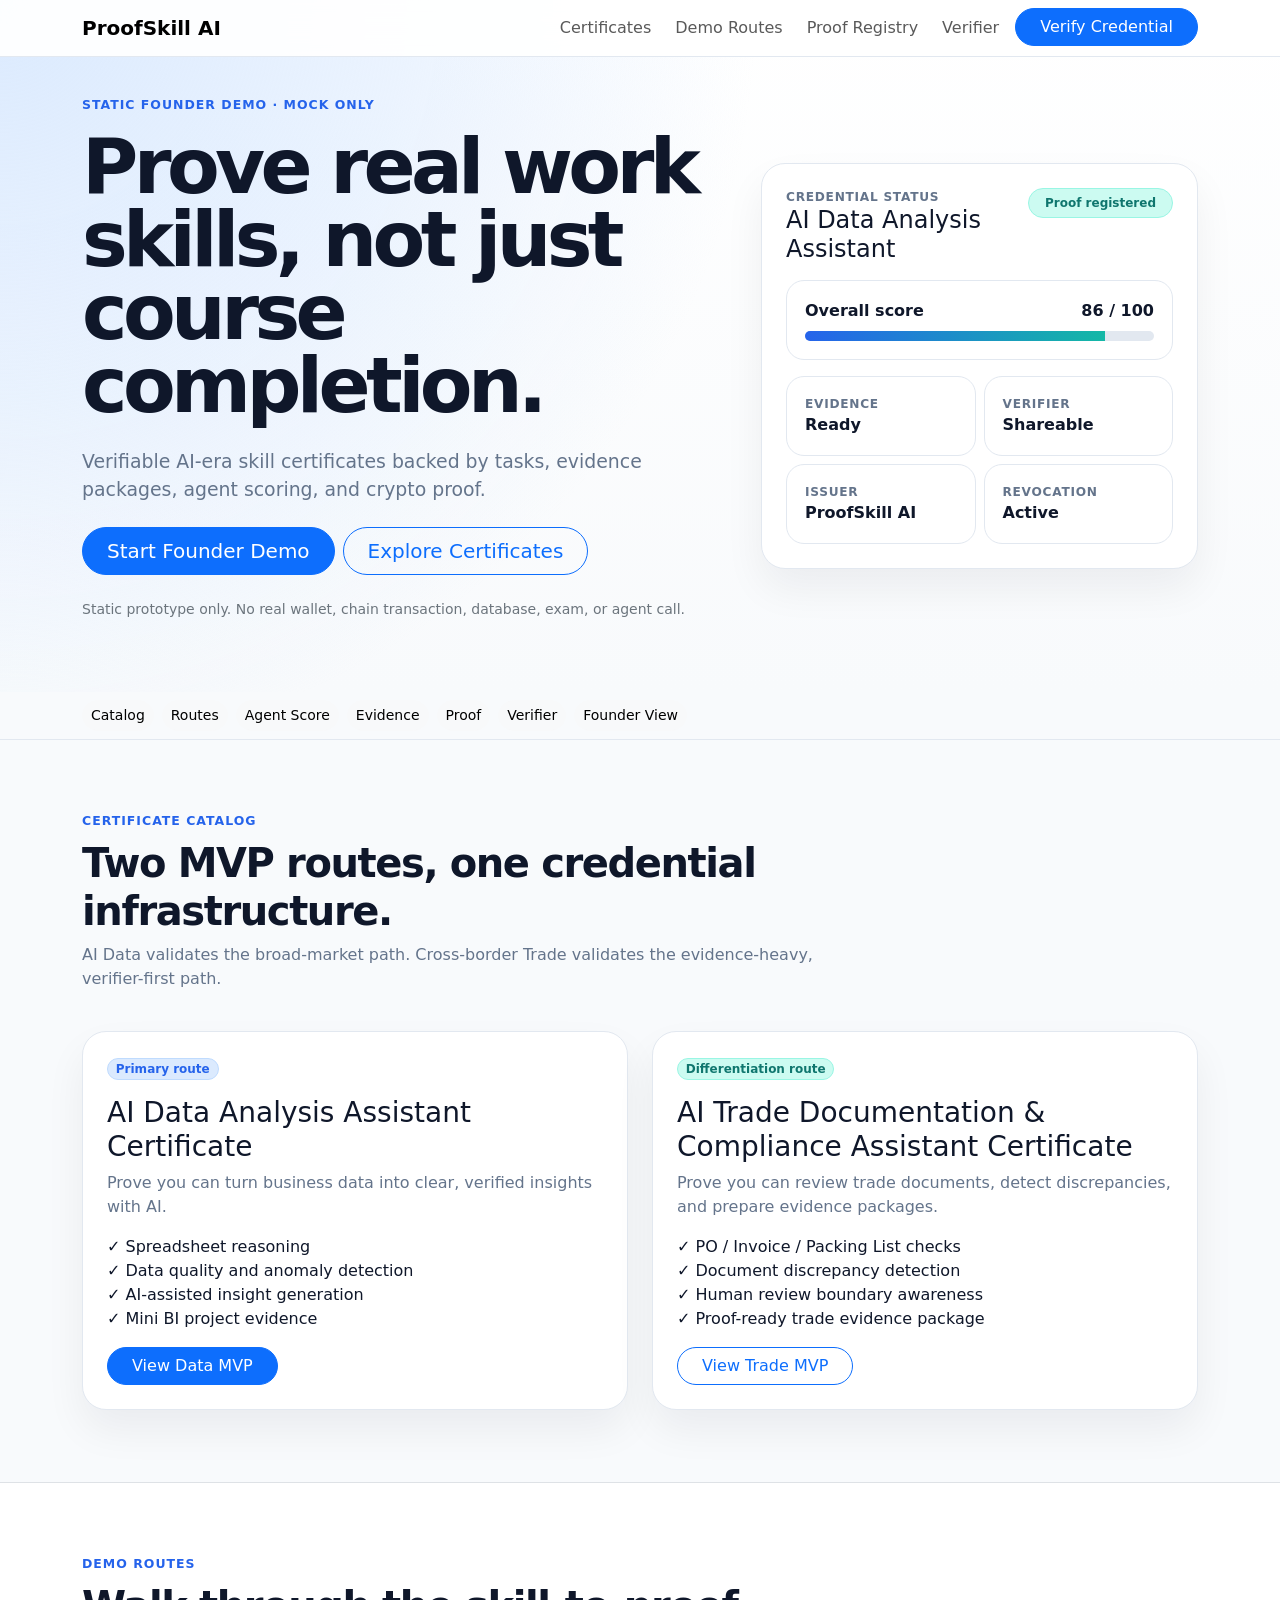
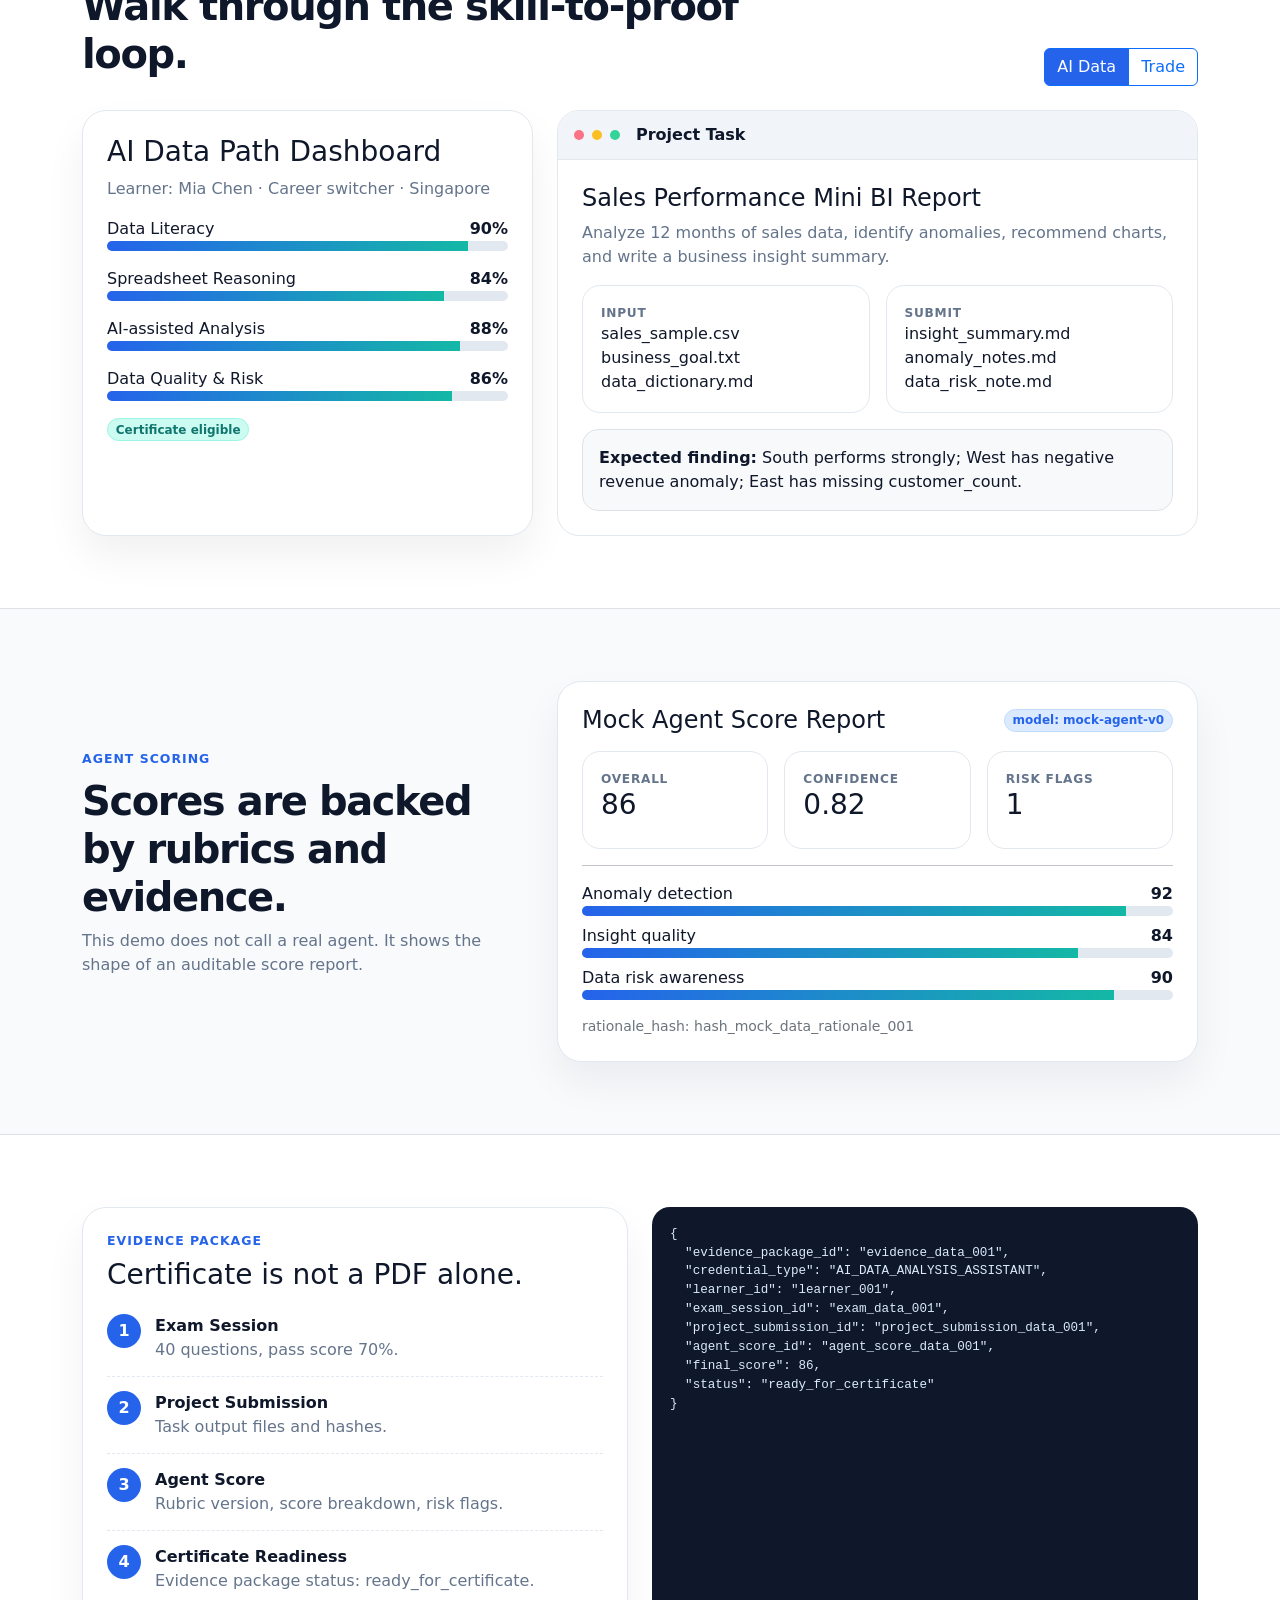
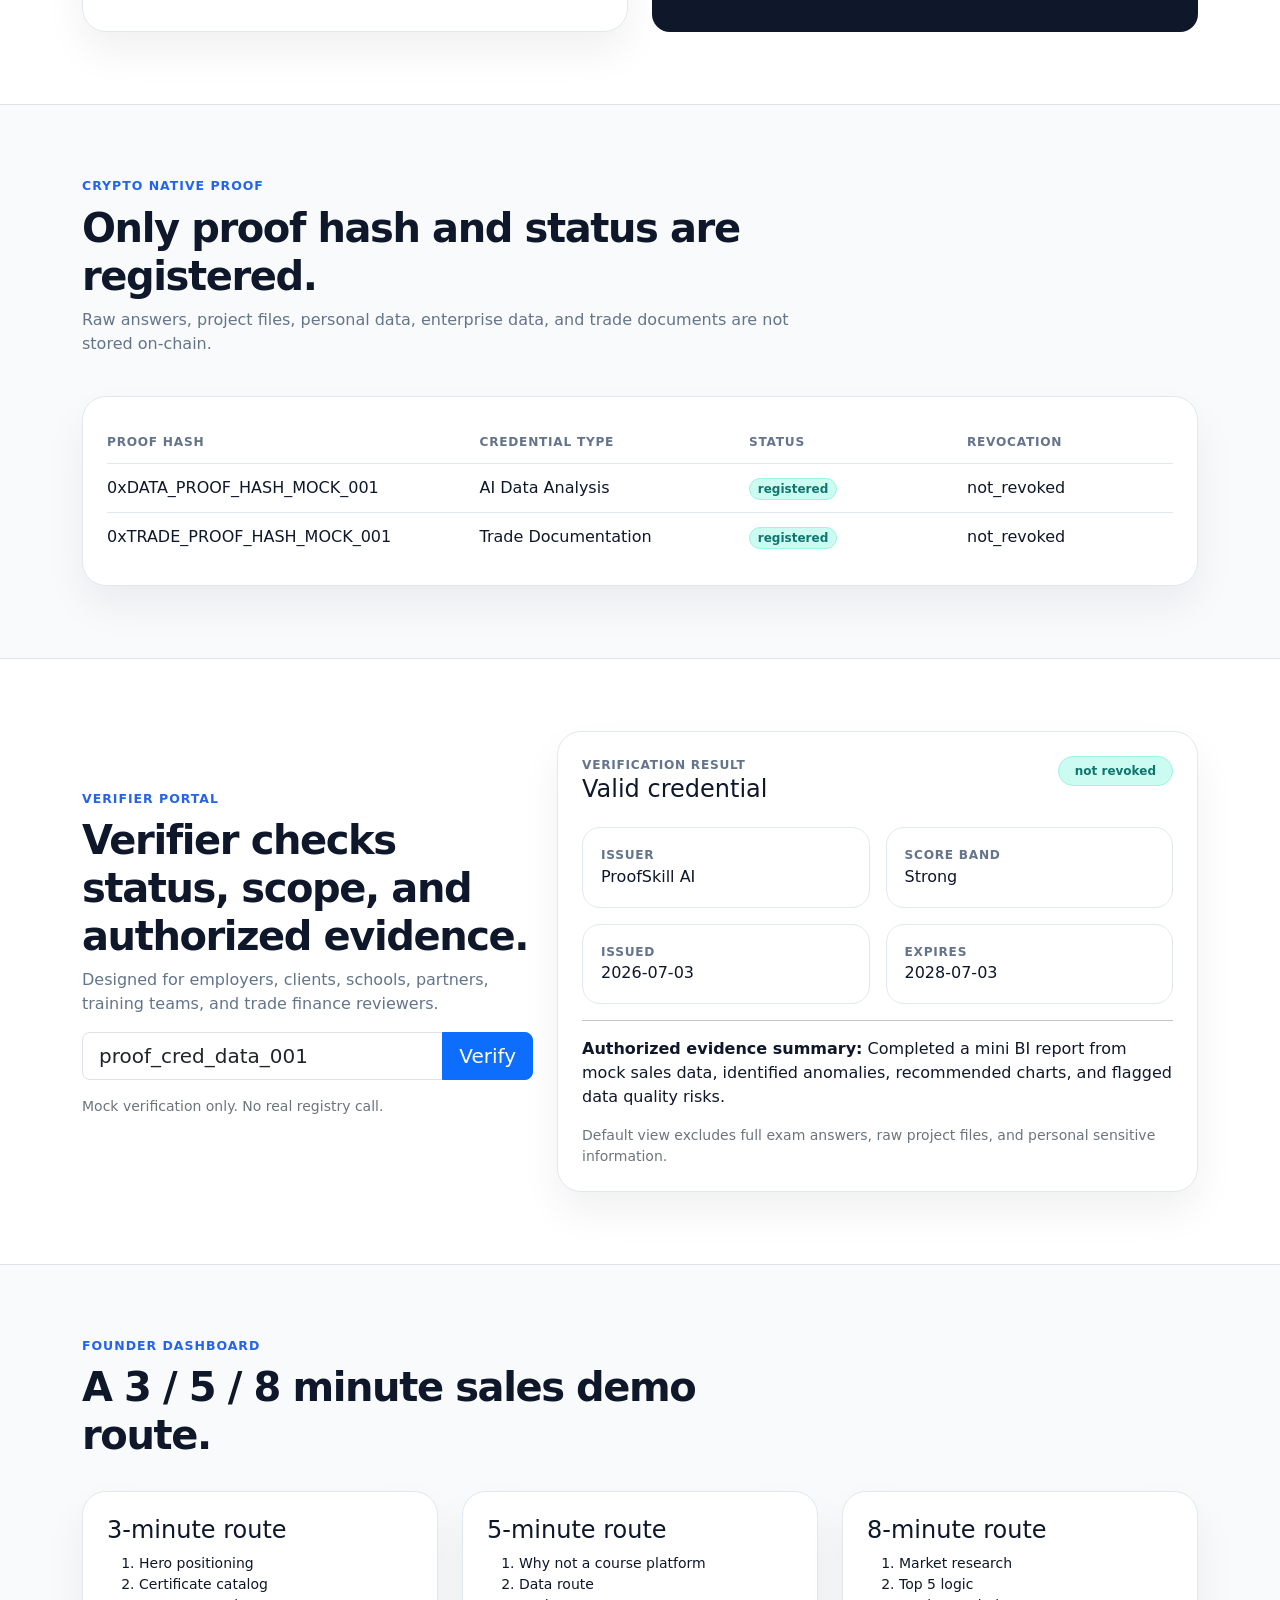
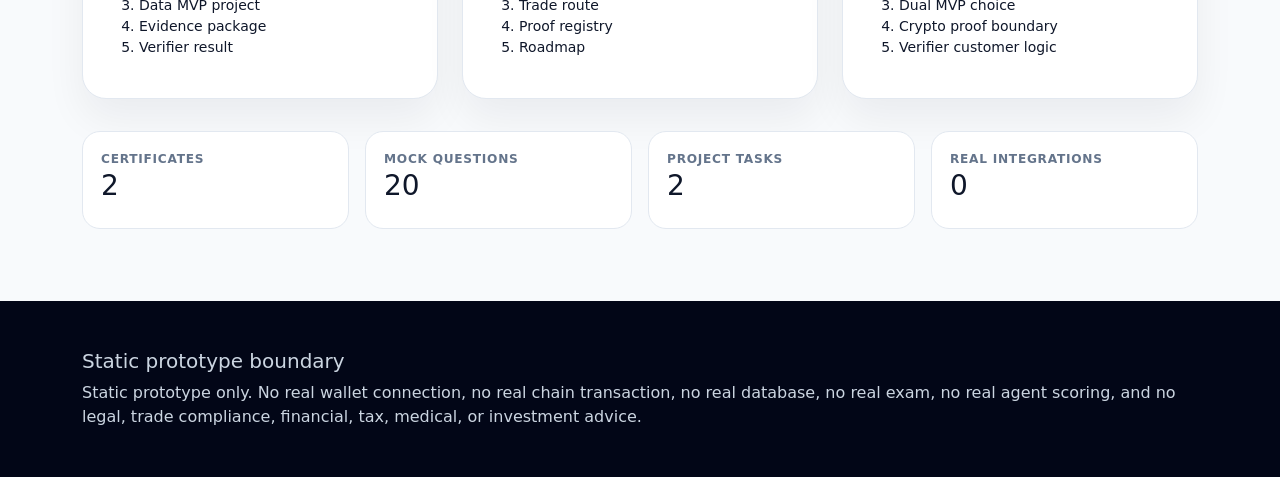
==== docs/prototypes/v7-static-founder-demo.html @ c2c14e2a "Add v7 static founder demo prototype" ====
<!doctype html>
<html lang="en">
<head>
  <meta charset="utf-8">
  <meta name="viewport" content="width=device-width, initial-scale=1">
  <title>ProofSkill AI — Static Founder Demo</title>
  <link href="https://cdn.jsdelivr.net/npm/bootstrap@5.3.3/dist/css/bootstrap.min.css" rel="stylesheet">
  <style>
    :root {
      --ink: #0f172a;
      --muted: #64748b;
      --panel: #ffffff;
      --soft: #f8fafc;
      --line: #e2e8f0;
      --brand: #2563eb;
      --brand-soft: #dbeafe;
      --accent: #14b8a6;
      --warn: #f59e0b;
      --danger: #ef4444;
    }
    body { background: var(--soft); color: var(--ink); }
    .navbar { backdrop-filter: blur(12px); background: rgba(255,255,255,.92); border-bottom: 1px solid var(--line); }
    .hero { padding: 96px 0 56px; background: radial-gradient(circle at top left, #dbeafe 0, rgba(219,234,254,.55) 28%, transparent 52%), linear-gradient(180deg, #fff 0, #f8fafc 100%); }
    .eyebrow { color: var(--brand); font-weight: 700; letter-spacing: .08em; text-transform: uppercase; font-size: .78rem; }
    .hero-title { font-size: clamp(2.4rem, 6vw, 5.2rem); line-height: .95; letter-spacing: -.06em; font-weight: 800; }
    .hero-subtitle { color: var(--muted); font-size: 1.18rem; max-width: 780px; }
    .card-soft { border: 1px solid var(--line); border-radius: 24px; background: var(--panel); box-shadow: 0 20px 40px rgba(15,23,42,.06); }
    .metric-card { border: 1px solid var(--line); border-radius: 18px; padding: 18px; background: #fff; }
    .badge-soft { background: var(--brand-soft); color: var(--brand); border: 1px solid #bfdbfe; }
    .badge-proof { background: #ccfbf1; color: #0f766e; border: 1px solid #99f6e4; }
    .badge-warn { background: #fef3c7; color: #92400e; border: 1px solid #fde68a; }
    .section { padding: 72px 0; }
    .section-title { font-weight: 800; letter-spacing: -.035em; }
    .muted { color: var(--muted); }
    .flow-step { display: flex; gap: 14px; align-items: flex-start; padding: 14px 0; border-bottom: 1px dashed var(--line); }
    .flow-step:last-child { border-bottom: 0; }
    .step-num { width: 34px; height: 34px; border-radius: 50%; display: inline-grid; place-items: center; background: var(--brand); color: white; font-weight: 700; flex: 0 0 34px; }
    .route-btn.active { background: var(--brand); color: #fff; }
    .demo-pane { display: none; }
    .demo-pane.active { display: block; }
    .mock-window { border-radius: 22px; overflow: hidden; border: 1px solid var(--line); background: #fff; }
    .mock-window-bar { background: #f1f5f9; border-bottom: 1px solid var(--line); padding: 12px 16px; display: flex; gap: 8px; align-items: center; }
    .dot { width: 10px; height: 10px; border-radius: 50%; background: #cbd5e1; display: inline-block; }
    .dot.red { background: #fb7185; } .dot.yellow { background: #fbbf24; } .dot.green { background: #34d399; }
    .question { border: 1px solid var(--line); border-radius: 16px; padding: 16px; background: #fff; margin-bottom: 14px; }
    .score-bar { height: 10px; background: #e2e8f0; border-radius: 999px; overflow: hidden; }
    .score-fill { height: 100%; background: linear-gradient(90deg, var(--brand), var(--accent)); }
    .code-block { background: #0f172a; color: #dbeafe; border-radius: 18px; padding: 18px; font-size: .9rem; overflow: auto; }
    .registry-row { display: grid; grid-template-columns: 1.4fr 1fr .8fr .8fr; gap: 12px; align-items: center; border-bottom: 1px solid var(--line); padding: 12px 0; }
    .registry-row:last-child { border-bottom: 0; }
    .small-label { font-size: .76rem; text-transform: uppercase; color: var(--muted); letter-spacing: .06em; font-weight: 700; }
    .sticky-subnav { position: sticky; top: 66px; z-index: 10; background: rgba(248,250,252,.94); backdrop-filter: blur(10px); border-bottom: 1px solid var(--line); }
    .footer-boundary { background: #020617; color: #cbd5e1; }
    a { text-decoration: none; }
  </style>
</head>
<body>
  <nav class="navbar navbar-expand-lg fixed-top">
    <div class="container">
      <a class="navbar-brand fw-bold" href="#top">ProofSkill AI</a>
      <button class="navbar-toggler" type="button" data-bs-toggle="collapse" data-bs-target="#navMenu"><span class="navbar-toggler-icon"></span></button>
      <div class="collapse navbar-collapse" id="navMenu">
        <ul class="navbar-nav ms-auto gap-lg-2">
          <li class="nav-item"><a class="nav-link" href="#certificates">Certificates</a></li>
          <li class="nav-item"><a class="nav-link" href="#demo">Demo Routes</a></li>
          <li class="nav-item"><a class="nav-link" href="#proof">Proof Registry</a></li>
          <li class="nav-item"><a class="nav-link" href="#verifier">Verifier</a></li>
          <li class="nav-item"><a class="btn btn-primary rounded-pill px-4" href="#verifier">Verify Credential</a></li>
        </ul>
      </div>
    </div>
  </nav>

  <header id="top" class="hero">
    <div class="container">
      <div class="row align-items-center g-5">
        <div class="col-lg-7">
          <div class="eyebrow mb-3">Static Founder Demo · Mock Only</div>
          <h1 class="hero-title mb-4">Prove real work skills, not just course completion.</h1>
          <p class="hero-subtitle mb-4">Verifiable AI-era skill certificates backed by tasks, evidence packages, agent scoring, and crypto proof.</p>
          <div class="d-flex flex-wrap gap-2">
            <a class="btn btn-primary btn-lg rounded-pill px-4" href="#demo">Start Founder Demo</a>
            <a class="btn btn-outline-primary btn-lg rounded-pill px-4" href="#certificates">Explore Certificates</a>
          </div>
          <p class="mt-4 text-secondary small">Static prototype only. No real wallet, chain transaction, database, exam, or agent call.</p>
        </div>
        <div class="col-lg-5">
          <div class="card-soft p-4">
            <div class="d-flex justify-content-between align-items-start mb-3">
              <div>
                <div class="small-label">Credential status</div>
                <h4 class="mb-0">AI Data Analysis Assistant</h4>
              </div>
              <span class="badge badge-proof rounded-pill px-3 py-2">Proof registered</span>
            </div>
            <div class="metric-card mb-3">
              <div class="d-flex justify-content-between"><strong>Overall score</strong><strong>86 / 100</strong></div>
              <div class="score-bar mt-2"><div class="score-fill" style="width:86%"></div></div>
            </div>
            <div class="row g-2">
              <div class="col-6"><div class="metric-card"><div class="small-label">Evidence</div><strong>Ready</strong></div></div>
              <div class="col-6"><div class="metric-card"><div class="small-label">Verifier</div><strong>Shareable</strong></div></div>
              <div class="col-6"><div class="metric-card"><div class="small-label">Issuer</div><strong>ProofSkill AI</strong></div></div>
              <div class="col-6"><div class="metric-card"><div class="small-label">Revocation</div><strong>Active</strong></div></div>
            </div>
          </div>
        </div>
      </div>
    </div>
  </header>

  <div class="sticky-subnav py-2">
    <div class="container d-flex flex-wrap gap-2">
      <a class="btn btn-sm btn-light rounded-pill" href="#certificates">Catalog</a>
      <a class="btn btn-sm btn-light rounded-pill" href="#demo">Routes</a>
      <a class="btn btn-sm btn-light rounded-pill" href="#agent">Agent Score</a>
      <a class="btn btn-sm btn-light rounded-pill" href="#evidence">Evidence</a>
      <a class="btn btn-sm btn-light rounded-pill" href="#proof">Proof</a>
      <a class="btn btn-sm btn-light rounded-pill" href="#verifier">Verifier</a>
      <a class="btn btn-sm btn-light rounded-pill" href="#founder">Founder View</a>
    </div>
  </div>

  <main>
    <section id="certificates" class="section">
      <div class="container">
        <div class="row mb-4">
          <div class="col-lg-8">
            <div class="eyebrow mb-2">Certificate catalog</div>
            <h2 class="section-title display-6">Two MVP routes, one credential infrastructure.</h2>
            <p class="muted">AI Data validates the broad-market path. Cross-border Trade validates the evidence-heavy, verifier-first path.</p>
          </div>
        </div>
        <div class="row g-4">
          <div class="col-lg-6">
            <div class="card-soft p-4 h-100">
              <span class="badge badge-soft rounded-pill mb-3">Primary route</span>
              <h3>AI Data Analysis Assistant Certificate</h3>
              <p class="muted">Prove you can turn business data into clear, verified insights with AI.</p>
              <ul class="list-unstyled">
                <li>✓ Spreadsheet reasoning</li>
                <li>✓ Data quality and anomaly detection</li>
                <li>✓ AI-assisted insight generation</li>
                <li>✓ Mini BI project evidence</li>
              </ul>
              <a href="#demo" class="btn btn-primary rounded-pill px-4 route-link" data-route="data">View Data MVP</a>
            </div>
          </div>
          <div class="col-lg-6">
            <div class="card-soft p-4 h-100">
              <span class="badge badge-proof rounded-pill mb-3">Differentiation route</span>
              <h3>AI Trade Documentation & Compliance Assistant Certificate</h3>
              <p class="muted">Prove you can review trade documents, detect discrepancies, and prepare evidence packages.</p>
              <ul class="list-unstyled">
                <li>✓ PO / Invoice / Packing List checks</li>
                <li>✓ Document discrepancy detection</li>
                <li>✓ Human review boundary awareness</li>
                <li>✓ Proof-ready trade evidence package</li>
              </ul>
              <a href="#demo" class="btn btn-outline-primary rounded-pill px-4 route-link" data-route="trade">View Trade MVP</a>
            </div>
          </div>
        </div>
      </div>
    </section>

    <section id="demo" class="section bg-white border-top border-bottom">
      <div class="container">
        <div class="row align-items-end mb-4 g-3">
          <div class="col-lg-8">
            <div class="eyebrow mb-2">Demo routes</div>
            <h2 class="section-title display-6">Walk through the skill-to-proof loop.</h2>
          </div>
          <div class="col-lg-4 text-lg-end">
            <div class="btn-group" role="group">
              <button class="btn btn-outline-primary route-btn active" data-route="data">AI Data</button>
              <button class="btn btn-outline-primary route-btn" data-route="trade">Trade</button>
            </div>
          </div>
        </div>

        <div id="pane-data" class="demo-pane active">
          <div class="row g-4">
            <div class="col-lg-5">
              <div class="card-soft p-4 h-100">
                <h3>AI Data Path Dashboard</h3>
                <p class="muted">Learner: Mia Chen · Career switcher · Singapore</p>
                <div class="mb-3"><div class="d-flex justify-content-between"><span>Data Literacy</span><strong>90%</strong></div><div class="score-bar"><div class="score-fill" style="width:90%"></div></div></div>
                <div class="mb-3"><div class="d-flex justify-content-between"><span>Spreadsheet Reasoning</span><strong>84%</strong></div><div class="score-bar"><div class="score-fill" style="width:84%"></div></div></div>
                <div class="mb-3"><div class="d-flex justify-content-between"><span>AI-assisted Analysis</span><strong>88%</strong></div><div class="score-bar"><div class="score-fill" style="width:88%"></div></div></div>
                <div class="mb-3"><div class="d-flex justify-content-between"><span>Data Quality & Risk</span><strong>86%</strong></div><div class="score-bar"><div class="score-fill" style="width:86%"></div></div></div>
                <span class="badge badge-proof rounded-pill">Certificate eligible</span>
              </div>
            </div>
            <div class="col-lg-7">
              <div class="mock-window">
                <div class="mock-window-bar"><span class="dot red"></span><span class="dot yellow"></span><span class="dot green"></span><strong class="ms-2">Project Task</strong></div>
                <div class="p-4">
                  <h4>Sales Performance Mini BI Report</h4>
                  <p class="muted">Analyze 12 months of sales data, identify anomalies, recommend charts, and write a business insight summary.</p>
                  <div class="row g-3">
                    <div class="col-md-6"><div class="metric-card"><div class="small-label">Input</div>sales_sample.csv<br>business_goal.txt<br>data_dictionary.md</div></div>
                    <div class="col-md-6"><div class="metric-card"><div class="small-label">Submit</div>insight_summary.md<br>anomaly_notes.md<br>data_risk_note.md</div></div>
                  </div>
                  <div class="mt-3 p-3 rounded-4 bg-light border"><strong>Expected finding:</strong> South performs strongly; West has negative revenue anomaly; East has missing customer_count.</div>
                </div>
              </div>
            </div>
          </div>
        </div>

        <div id="pane-trade" class="demo-pane">
          <div class="row g-4">
            <div class="col-lg-5">
              <div class="card-soft p-4 h-100">
                <h3>Trade Documentation Path</h3>
                <p class="muted">Learner: Aarav Patel · Trade operations assistant · India</p>
                <div class="mb-3"><div class="d-flex justify-content-between"><span>Trade Document Literacy</span><strong>90%</strong></div><div class="score-bar"><div class="score-fill" style="width:90%"></div></div></div>
                <div class="mb-3"><div class="d-flex justify-content-between"><span>Consistency Check</span><strong>92%</strong></div><div class="score-bar"><div class="score-fill" style="width:92%"></div></div></div>
                <div class="mb-3"><div class="d-flex justify-content-between"><span>Compliance Awareness</span><strong>80%</strong></div><div class="score-bar"><div class="score-fill" style="width:80%"></div></div></div>
                <div class="mb-3"><div class="d-flex justify-content-between"><span>Evidence Package</span><strong>88%</strong></div><div class="score-bar"><div class="score-fill" style="width:88%"></div></div></div>
                <span class="badge badge-proof rounded-pill">Certificate eligible</span>
              </div>
            </div>
            <div class="col-lg-7">
              <div class="mock-window">
                <div class="mock-window-bar"><span class="dot red"></span><span class="dot yellow"></span><span class="dot green"></span><strong class="ms-2">Project Task</strong></div>
                <div class="p-4">
                  <h4>Trade Document Consistency Review</h4>
                  <p class="muted">Review PO, invoice, packing list, BL summary, supplier certificate, and inspection note.</p>
                  <div class="row g-3">
                    <div class="col-md-6"><div class="metric-card"><div class="small-label">Document set</div>PO-2026-0710<br>INV-2026-0788<br>PL-2026-0788</div></div>
                    <div class="col-md-6"><div class="metric-card"><div class="small-label">Detected risk</div>Quantity 1000 vs 980<br>Ship date mismatch<br>20 units pending replacement</div></div>
                  </div>
                  <div class="mt-3 p-3 rounded-4 bg-light border"><strong>Human review required:</strong> confirm whether the 20 pending units should block finance package submission.</div>
                </div>
              </div>
            </div>
          </div>
        </div>
      </div>
    </section>

    <section id="agent" class="section">
      <div class="container">
        <div class="row g-4 align-items-center">
          <div class="col-lg-5">
            <div class="eyebrow mb-2">Agent scoring</div>
            <h2 class="section-title display-6">Scores are backed by rubrics and evidence.</h2>
            <p class="muted">This demo does not call a real agent. It shows the shape of an auditable score report.</p>
          </div>
          <div class="col-lg-7">
            <div class="card-soft p-4">
              <div class="d-flex justify-content-between align-items-center mb-3"><h4 class="mb-0">Mock Agent Score Report</h4><span class="badge badge-soft rounded-pill">model: mock-agent-v0</span></div>
              <div class="row g-3">
                <div class="col-md-4"><div class="metric-card"><div class="small-label">Overall</div><h3>86</h3></div></div>
                <div class="col-md-4"><div class="metric-card"><div class="small-label">Confidence</div><h3>0.82</h3></div></div>
                <div class="col-md-4"><div class="metric-card"><div class="small-label">Risk flags</div><h3>1</h3></div></div>
              </div>
              <hr>
              <div class="mb-2"><div class="d-flex justify-content-between"><span>Anomaly detection</span><strong>92</strong></div><div class="score-bar"><div class="score-fill" style="width:92%"></div></div></div>
              <div class="mb-2"><div class="d-flex justify-content-between"><span>Insight quality</span><strong>84</strong></div><div class="score-bar"><div class="score-fill" style="width:84%"></div></div></div>
              <div class="mb-2"><div class="d-flex justify-content-between"><span>Data risk awareness</span><strong>90</strong></div><div class="score-bar"><div class="score-fill" style="width:90%"></div></div></div>
              <p class="small text-secondary mb-0 mt-3">rationale_hash: hash_mock_data_rationale_001</p>
            </div>
          </div>
        </div>
      </div>
    </section>

    <section id="evidence" class="section bg-white border-top border-bottom">
      <div class="container">
        <div class="row g-4">
          <div class="col-lg-6">
            <div class="card-soft p-4 h-100">
              <div class="eyebrow mb-2">Evidence package</div>
              <h3>Certificate is not a PDF alone.</h3>
              <div class="flow-step"><span class="step-num">1</span><div><strong>Exam Session</strong><br><span class="muted">40 questions, pass score 70%.</span></div></div>
              <div class="flow-step"><span class="step-num">2</span><div><strong>Project Submission</strong><br><span class="muted">Task output files and hashes.</span></div></div>
              <div class="flow-step"><span class="step-num">3</span><div><strong>Agent Score</strong><br><span class="muted">Rubric version, score breakdown, risk flags.</span></div></div>
              <div class="flow-step"><span class="step-num">4</span><div><strong>Certificate Readiness</strong><br><span class="muted">Evidence package status: ready_for_certificate.</span></div></div>
            </div>
          </div>
          <div class="col-lg-6">
            <div class="code-block h-100">
<pre>{
  "evidence_package_id": "evidence_data_001",
  "credential_type": "AI_DATA_ANALYSIS_ASSISTANT",
  "learner_id": "learner_001",
  "exam_session_id": "exam_data_001",
  "project_submission_id": "project_submission_data_001",
  "agent_score_id": "agent_score_data_001",
  "final_score": 86,
  "status": "ready_for_certificate"
}</pre>
            </div>
          </div>
        </div>
      </div>
    </section>

    <section id="proof" class="section">
      <div class="container">
        <div class="row mb-4">
          <div class="col-lg-8">
            <div class="eyebrow mb-2">Crypto native proof</div>
            <h2 class="section-title display-6">Only proof hash and status are registered.</h2>
            <p class="muted">Raw answers, project files, personal data, enterprise data, and trade documents are not stored on-chain.</p>
          </div>
        </div>
        <div class="card-soft p-4">
          <div class="registry-row small-label d-none d-md-grid"><div>Proof hash</div><div>Credential type</div><div>Status</div><div>Revocation</div></div>
          <div class="registry-row"><div class="text-truncate">0xDATA_PROOF_HASH_MOCK_001</div><div>AI Data Analysis</div><div><span class="badge badge-proof rounded-pill">registered</span></div><div>not_revoked</div></div>
          <div class="registry-row"><div class="text-truncate">0xTRADE_PROOF_HASH_MOCK_001</div><div>Trade Documentation</div><div><span class="badge badge-proof rounded-pill">registered</span></div><div>not_revoked</div></div>
        </div>
      </div>
    </section>

    <section id="verifier" class="section bg-white border-top border-bottom">
      <div class="container">
        <div class="row g-4 align-items-center">
          <div class="col-lg-5">
            <div class="eyebrow mb-2">Verifier portal</div>
            <h2 class="section-title display-6">Verifier checks status, scope, and authorized evidence.</h2>
            <p class="muted">Designed for employers, clients, schools, partners, training teams, and trade finance reviewers.</p>
            <div class="input-group input-group-lg mb-3">
              <input class="form-control" value="proof_cred_data_001" readonly>
              <button class="btn btn-primary">Verify</button>
            </div>
            <p class="small text-secondary">Mock verification only. No real registry call.</p>
          </div>
          <div class="col-lg-7">
            <div class="card-soft p-4">
              <div class="d-flex justify-content-between align-items-start mb-3">
                <div><div class="small-label">Verification result</div><h4>Valid credential</h4></div>
                <span class="badge badge-proof rounded-pill px-3 py-2">not revoked</span>
              </div>
              <div class="row g-3">
                <div class="col-md-6"><div class="metric-card"><div class="small-label">Issuer</div>ProofSkill AI</div></div>
                <div class="col-md-6"><div class="metric-card"><div class="small-label">Score band</div>Strong</div></div>
                <div class="col-md-6"><div class="metric-card"><div class="small-label">Issued</div>2026-07-03</div></div>
                <div class="col-md-6"><div class="metric-card"><div class="small-label">Expires</div>2028-07-03</div></div>
              </div>
              <hr>
              <p><strong>Authorized evidence summary:</strong> Completed a mini BI report from mock sales data, identified anomalies, recommended charts, and flagged data quality risks.</p>
              <p class="small text-secondary mb-0">Default view excludes full exam answers, raw project files, and personal sensitive information.</p>
            </div>
          </div>
        </div>
      </div>
    </section>

    <section id="founder" class="section">
      <div class="container">
        <div class="row mb-4">
          <div class="col-lg-8">
            <div class="eyebrow mb-2">Founder dashboard</div>
            <h2 class="section-title display-6">A 3 / 5 / 8 minute sales demo route.</h2>
          </div>
        </div>
        <div class="row g-4">
          <div class="col-lg-4"><div class="card-soft p-4 h-100"><h4>3-minute route</h4><ol class="small"><li>Hero positioning</li><li>Certificate catalog</li><li>Data MVP project</li><li>Evidence package</li><li>Verifier result</li></ol></div></div>
          <div class="col-lg-4"><div class="card-soft p-4 h-100"><h4>5-minute route</h4><ol class="small"><li>Why not a course platform</li><li>Data route</li><li>Trade route</li><li>Proof registry</li><li>Roadmap</li></ol></div></div>
          <div class="col-lg-4"><div class="card-soft p-4 h-100"><h4>8-minute route</h4><ol class="small"><li>Market research</li><li>Top 5 logic</li><li>Dual MVP choice</li><li>Crypto proof boundary</li><li>Verifier customer logic</li></ol></div></div>
        </div>
        <div class="row g-3 mt-3">
          <div class="col-md-3"><div class="metric-card"><div class="small-label">Certificates</div><h3>2</h3></div></div>
          <div class="col-md-3"><div class="metric-card"><div class="small-label">Mock questions</div><h3>20</h3></div></div>
          <div class="col-md-3"><div class="metric-card"><div class="small-label">Project tasks</div><h3>2</h3></div></div>
          <div class="col-md-3"><div class="metric-card"><div class="small-label">Real integrations</div><h3>0</h3></div></div>
        </div>
      </div>
    </section>
  </main>

  <footer class="footer-boundary py-5">
    <div class="container">
      <h5>Static prototype boundary</h5>
      <p class="mb-0">Static prototype only. No real wallet connection, no real chain transaction, no real database, no real exam, no real agent scoring, and no legal, trade compliance, financial, tax, medical, or investment advice.</p>
    </div>
  </footer>

  <script src="https://cdn.jsdelivr.net/npm/bootstrap@5.3.3/dist/js/bootstrap.bundle.min.js"></script>
  <script>
    const routeButtons = document.querySelectorAll('.route-btn, .route-link');
    const panes = { data: document.getElementById('pane-data'), trade: document.getElementById('pane-trade') };
    function setRoute(route) {
      Object.entries(panes).forEach(([key, pane]) => pane.classList.toggle('active', key === route));
      document.querySelectorAll('.route-btn').forEach(btn => btn.classList.toggle('active', btn.dataset.route === route));
    }
    routeButtons.forEach(btn => btn.addEventListener('click', () => setRoute(btn.dataset.route)));
  </script>
</body>
</html>
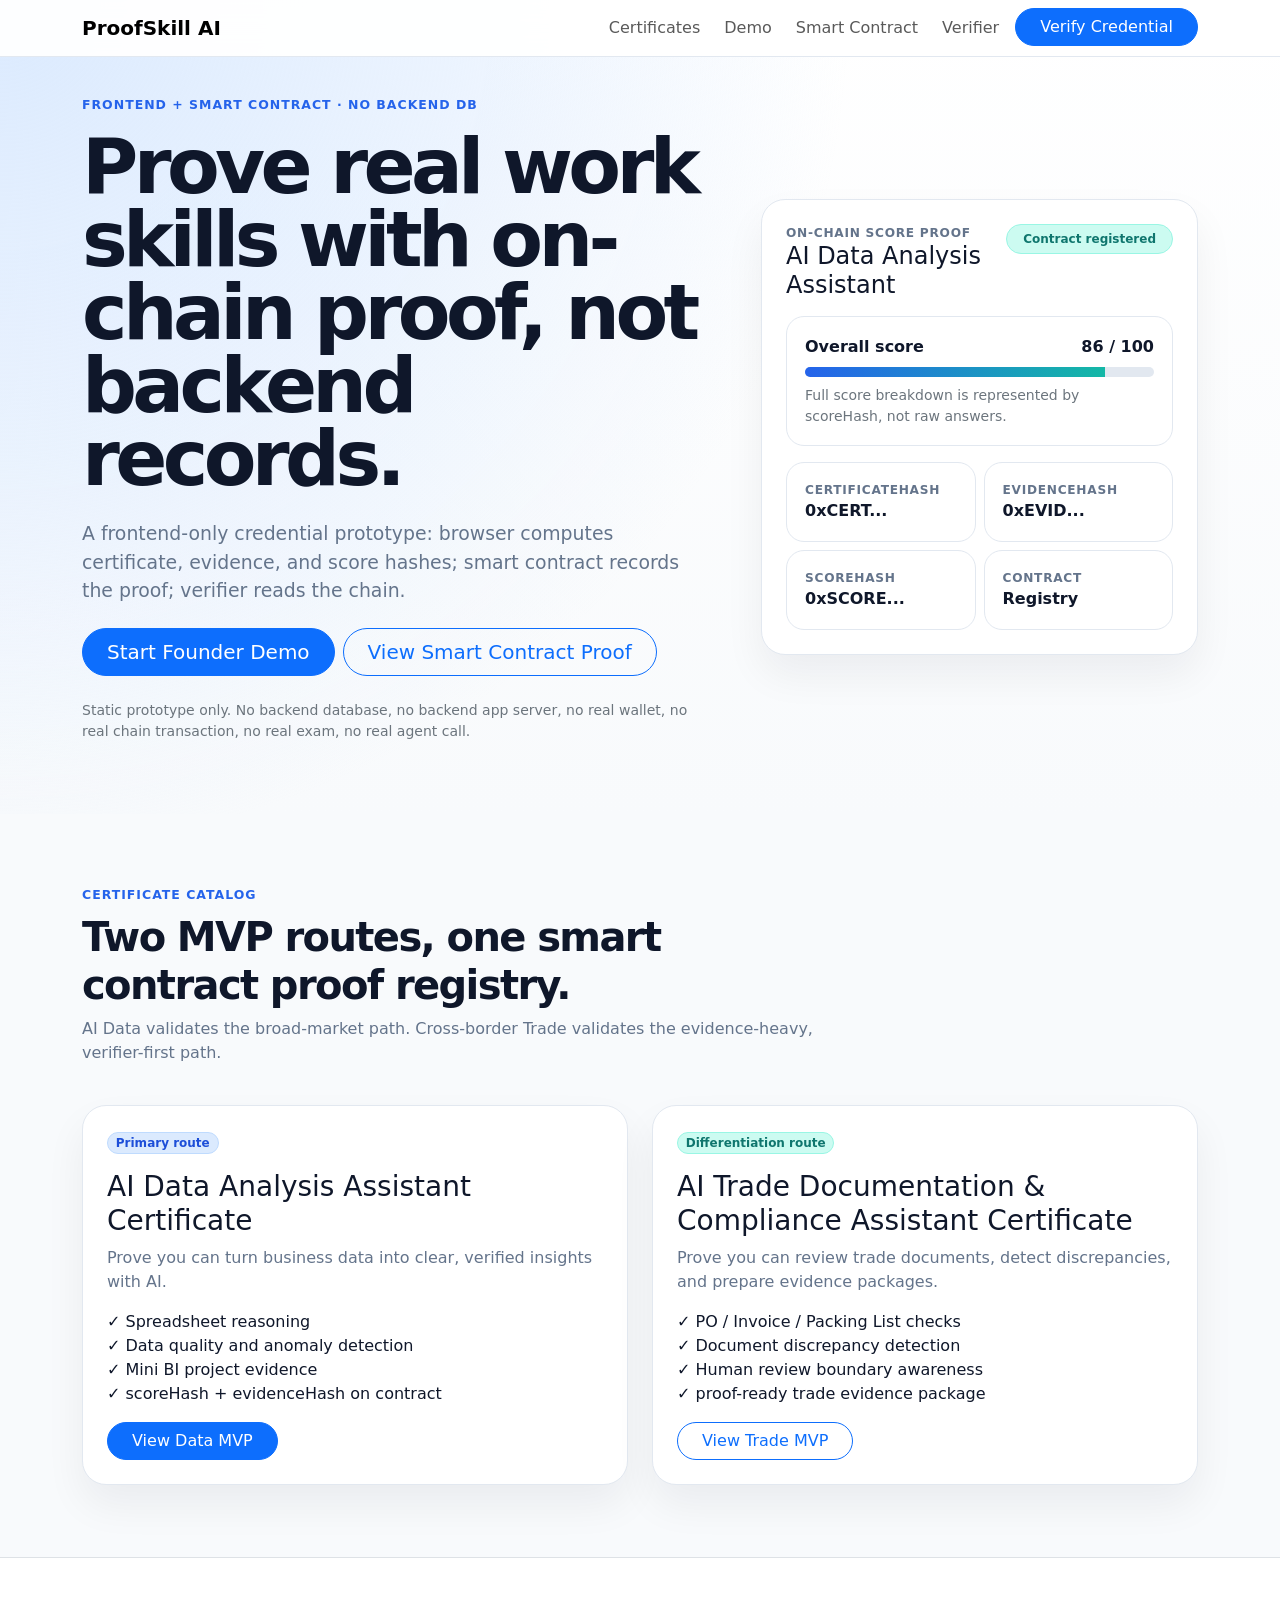
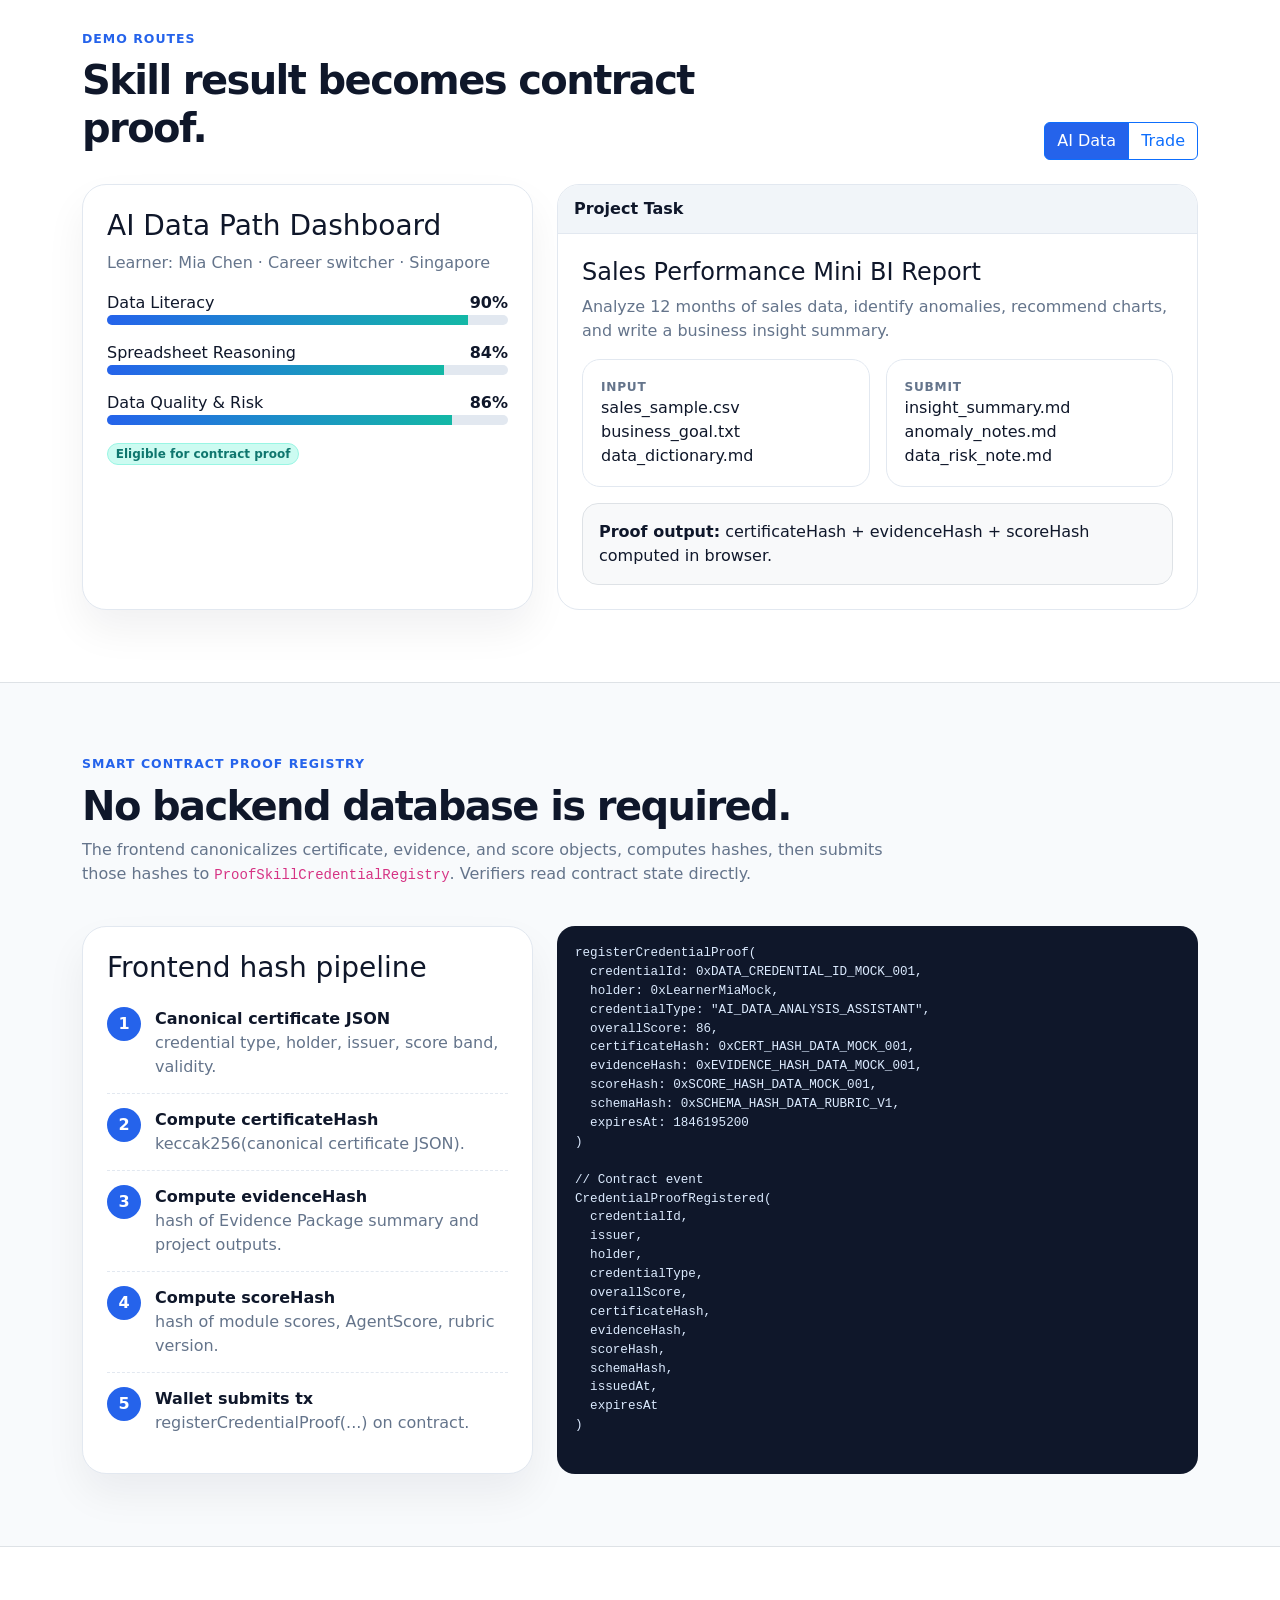
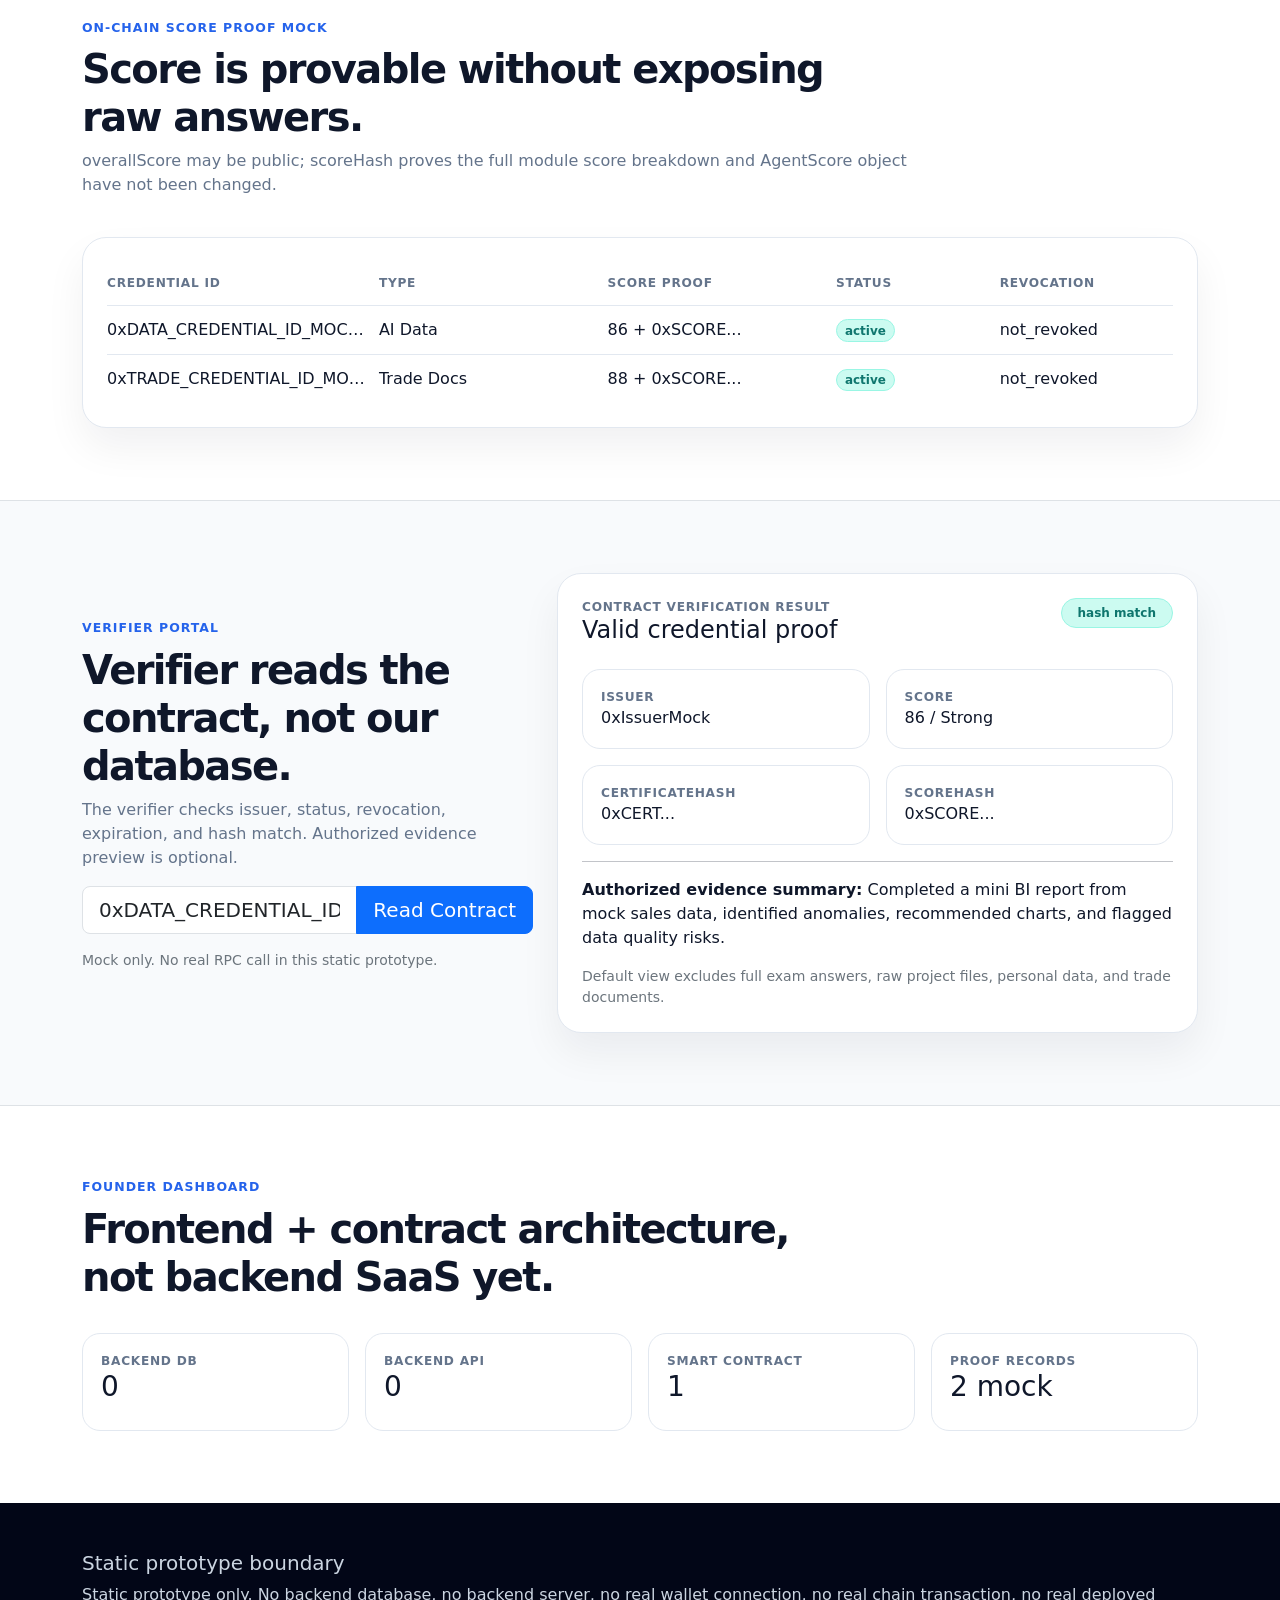
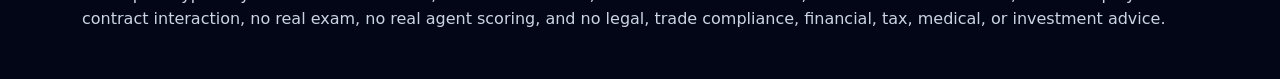
==== commit ca99cff2: "Update v7 prototype with smart contract proof registry" ====
--- a/docs/prototypes/v7-static-founder-demo.html
+++ b/docs/prototypes/v7-static-founder-demo.html
@@ -3,55 +3,28 @@
 <head>
   <meta charset="utf-8">
   <meta name="viewport" content="width=device-width, initial-scale=1">
-  <title>ProofSkill AI — Static Founder Demo</title>
+  <title>ProofSkill AI — Frontend + Smart Contract Demo</title>
   <link href="https://cdn.jsdelivr.net/npm/bootstrap@5.3.3/dist/css/bootstrap.min.css" rel="stylesheet">
   <style>
-    :root {
-      --ink: #0f172a;
-      --muted: #64748b;
-      --panel: #ffffff;
-      --soft: #f8fafc;
-      --line: #e2e8f0;
-      --brand: #2563eb;
-      --brand-soft: #dbeafe;
-      --accent: #14b8a6;
-      --warn: #f59e0b;
-      --danger: #ef4444;
-    }
-    body { background: var(--soft); color: var(--ink); }
-    .navbar { backdrop-filter: blur(12px); background: rgba(255,255,255,.92); border-bottom: 1px solid var(--line); }
-    .hero { padding: 96px 0 56px; background: radial-gradient(circle at top left, #dbeafe 0, rgba(219,234,254,.55) 28%, transparent 52%), linear-gradient(180deg, #fff 0, #f8fafc 100%); }
-    .eyebrow { color: var(--brand); font-weight: 700; letter-spacing: .08em; text-transform: uppercase; font-size: .78rem; }
-    .hero-title { font-size: clamp(2.4rem, 6vw, 5.2rem); line-height: .95; letter-spacing: -.06em; font-weight: 800; }
-    .hero-subtitle { color: var(--muted); font-size: 1.18rem; max-width: 780px; }
-    .card-soft { border: 1px solid var(--line); border-radius: 24px; background: var(--panel); box-shadow: 0 20px 40px rgba(15,23,42,.06); }
-    .metric-card { border: 1px solid var(--line); border-radius: 18px; padding: 18px; background: #fff; }
-    .badge-soft { background: var(--brand-soft); color: var(--brand); border: 1px solid #bfdbfe; }
-    .badge-proof { background: #ccfbf1; color: #0f766e; border: 1px solid #99f6e4; }
-    .badge-warn { background: #fef3c7; color: #92400e; border: 1px solid #fde68a; }
-    .section { padding: 72px 0; }
-    .section-title { font-weight: 800; letter-spacing: -.035em; }
-    .muted { color: var(--muted); }
-    .flow-step { display: flex; gap: 14px; align-items: flex-start; padding: 14px 0; border-bottom: 1px dashed var(--line); }
-    .flow-step:last-child { border-bottom: 0; }
-    .step-num { width: 34px; height: 34px; border-radius: 50%; display: inline-grid; place-items: center; background: var(--brand); color: white; font-weight: 700; flex: 0 0 34px; }
-    .route-btn.active { background: var(--brand); color: #fff; }
-    .demo-pane { display: none; }
-    .demo-pane.active { display: block; }
-    .mock-window { border-radius: 22px; overflow: hidden; border: 1px solid var(--line); background: #fff; }
-    .mock-window-bar { background: #f1f5f9; border-bottom: 1px solid var(--line); padding: 12px 16px; display: flex; gap: 8px; align-items: center; }
-    .dot { width: 10px; height: 10px; border-radius: 50%; background: #cbd5e1; display: inline-block; }
-    .dot.red { background: #fb7185; } .dot.yellow { background: #fbbf24; } .dot.green { background: #34d399; }
-    .question { border: 1px solid var(--line); border-radius: 16px; padding: 16px; background: #fff; margin-bottom: 14px; }
-    .score-bar { height: 10px; background: #e2e8f0; border-radius: 999px; overflow: hidden; }
-    .score-fill { height: 100%; background: linear-gradient(90deg, var(--brand), var(--accent)); }
-    .code-block { background: #0f172a; color: #dbeafe; border-radius: 18px; padding: 18px; font-size: .9rem; overflow: auto; }
-    .registry-row { display: grid; grid-template-columns: 1.4fr 1fr .8fr .8fr; gap: 12px; align-items: center; border-bottom: 1px solid var(--line); padding: 12px 0; }
-    .registry-row:last-child { border-bottom: 0; }
-    .small-label { font-size: .76rem; text-transform: uppercase; color: var(--muted); letter-spacing: .06em; font-weight: 700; }
-    .sticky-subnav { position: sticky; top: 66px; z-index: 10; background: rgba(248,250,252,.94); backdrop-filter: blur(10px); border-bottom: 1px solid var(--line); }
-    .footer-boundary { background: #020617; color: #cbd5e1; }
-    a { text-decoration: none; }
+    :root{--ink:#0f172a;--muted:#64748b;--soft:#f8fafc;--line:#e2e8f0;--brand:#2563eb;--accent:#14b8a6;--dark:#020617;--amber:#f59e0b}
+    body{background:var(--soft);color:var(--ink)}
+    .navbar{backdrop-filter:blur(12px);background:rgba(255,255,255,.94);border-bottom:1px solid var(--line)}
+    .hero{padding:96px 0 56px;background:radial-gradient(circle at top left,#dbeafe 0,rgba(219,234,254,.55) 30%,transparent 56%),linear-gradient(180deg,#fff,#f8fafc)}
+    .eyebrow{color:var(--brand);font-weight:800;letter-spacing:.08em;text-transform:uppercase;font-size:.78rem}
+    .hero-title{font-size:clamp(2.4rem,6vw,5.2rem);line-height:.95;letter-spacing:-.06em;font-weight:850}
+    .hero-subtitle{color:var(--muted);font-size:1.18rem;max-width:800px}
+    .card-soft{border:1px solid var(--line);border-radius:24px;background:#fff;box-shadow:0 20px 40px rgba(15,23,42,.06)}
+    .metric-card{border:1px solid var(--line);border-radius:18px;padding:18px;background:#fff}
+    .badge-soft{background:#dbeafe;color:#1d4ed8;border:1px solid #bfdbfe}.badge-proof{background:#ccfbf1;color:#0f766e;border:1px solid #99f6e4}.badge-warn{background:#fef3c7;color:#92400e;border:1px solid #fde68a}
+    .section{padding:72px 0}.section-title{font-weight:850;letter-spacing:-.04em}.muted{color:var(--muted)}
+    .score-bar{height:10px;background:#e2e8f0;border-radius:999px;overflow:hidden}.score-fill{height:100%;background:linear-gradient(90deg,var(--brand),var(--accent))}
+    .mock-window{border-radius:22px;overflow:hidden;border:1px solid var(--line);background:#fff}.mock-window-bar{background:#f1f5f9;border-bottom:1px solid var(--line);padding:12px 16px;font-weight:800}
+    .small-label{font-size:.76rem;text-transform:uppercase;color:var(--muted);letter-spacing:.06em;font-weight:800}
+    .code-block{background:#0f172a;color:#dbeafe;border-radius:18px;padding:18px;font-size:.9rem;overflow:auto}
+    .route-btn.active{background:var(--brand);color:#fff}.demo-pane{display:none}.demo-pane.active{display:block}
+    .pipeline-step{display:flex;gap:14px;align-items:flex-start;padding:14px 0;border-bottom:1px dashed var(--line)}.pipeline-step:last-child{border-bottom:0}.step-num{width:34px;height:34px;border-radius:50%;display:inline-grid;place-items:center;background:var(--brand);color:#fff;font-weight:800;flex:0 0 34px}
+    .registry-row{display:grid;grid-template-columns:1.2fr 1fr 1fr .7fr .8fr;gap:12px;align-items:center;border-bottom:1px solid var(--line);padding:12px 0}.registry-row:last-child{border-bottom:0}
+    .footer-boundary{background:#020617;color:#cbd5e1}a{text-decoration:none}
   </style>
 </head>
 <body>
@@ -62,8 +35,8 @@
       <div class="collapse navbar-collapse" id="navMenu">
         <ul class="navbar-nav ms-auto gap-lg-2">
           <li class="nav-item"><a class="nav-link" href="#certificates">Certificates</a></li>
-          <li class="nav-item"><a class="nav-link" href="#demo">Demo Routes</a></li>
-          <li class="nav-item"><a class="nav-link" href="#proof">Proof Registry</a></li>
+          <li class="nav-item"><a class="nav-link" href="#demo">Demo</a></li>
+          <li class="nav-item"><a class="nav-link" href="#contract">Smart Contract</a></li>
           <li class="nav-item"><a class="nav-link" href="#verifier">Verifier</a></li>
           <li class="nav-item"><a class="btn btn-primary rounded-pill px-4" href="#verifier">Verify Credential</a></li>
         </ul>
@@ -75,33 +48,31 @@
     <div class="container">
       <div class="row align-items-center g-5">
         <div class="col-lg-7">
-          <div class="eyebrow mb-3">Static Founder Demo · Mock Only</div>
-          <h1 class="hero-title mb-4">Prove real work skills, not just course completion.</h1>
-          <p class="hero-subtitle mb-4">Verifiable AI-era skill certificates backed by tasks, evidence packages, agent scoring, and crypto proof.</p>
+          <div class="eyebrow mb-3">Frontend + Smart Contract · No Backend DB</div>
+          <h1 class="hero-title mb-4">Prove real work skills with on-chain proof, not backend records.</h1>
+          <p class="hero-subtitle mb-4">A frontend-only credential prototype: browser computes certificate, evidence, and score hashes; smart contract records the proof; verifier reads the chain.</p>
           <div class="d-flex flex-wrap gap-2">
             <a class="btn btn-primary btn-lg rounded-pill px-4" href="#demo">Start Founder Demo</a>
-            <a class="btn btn-outline-primary btn-lg rounded-pill px-4" href="#certificates">Explore Certificates</a>
+            <a class="btn btn-outline-primary btn-lg rounded-pill px-4" href="#contract">View Smart Contract Proof</a>
           </div>
-          <p class="mt-4 text-secondary small">Static prototype only. No real wallet, chain transaction, database, exam, or agent call.</p>
+          <p class="mt-4 text-secondary small">Static prototype only. No backend database, no backend app server, no real wallet, no real chain transaction, no real exam, no real agent call.</p>
         </div>
         <div class="col-lg-5">
           <div class="card-soft p-4">
             <div class="d-flex justify-content-between align-items-start mb-3">
-              <div>
-                <div class="small-label">Credential status</div>
-                <h4 class="mb-0">AI Data Analysis Assistant</h4>
-              </div>
-              <span class="badge badge-proof rounded-pill px-3 py-2">Proof registered</span>
+              <div><div class="small-label">On-chain score proof</div><h4 class="mb-0">AI Data Analysis Assistant</h4></div>
+              <span class="badge badge-proof rounded-pill px-3 py-2">Contract registered</span>
             </div>
             <div class="metric-card mb-3">
               <div class="d-flex justify-content-between"><strong>Overall score</strong><strong>86 / 100</strong></div>
               <div class="score-bar mt-2"><div class="score-fill" style="width:86%"></div></div>
+              <p class="small text-secondary mt-2 mb-0">Full score breakdown is represented by scoreHash, not raw answers.</p>
             </div>
             <div class="row g-2">
-              <div class="col-6"><div class="metric-card"><div class="small-label">Evidence</div><strong>Ready</strong></div></div>
-              <div class="col-6"><div class="metric-card"><div class="small-label">Verifier</div><strong>Shareable</strong></div></div>
-              <div class="col-6"><div class="metric-card"><div class="small-label">Issuer</div><strong>ProofSkill AI</strong></div></div>
-              <div class="col-6"><div class="metric-card"><div class="small-label">Revocation</div><strong>Active</strong></div></div>
+              <div class="col-6"><div class="metric-card"><div class="small-label">certificateHash</div><strong>0xCERT...</strong></div></div>
+              <div class="col-6"><div class="metric-card"><div class="small-label">evidenceHash</div><strong>0xEVID...</strong></div></div>
+              <div class="col-6"><div class="metric-card"><div class="small-label">scoreHash</div><strong>0xSCORE...</strong></div></div>
+              <div class="col-6"><div class="metric-card"><div class="small-label">contract</div><strong>Registry</strong></div></div>
             </div>
           </div>
         </div>
@@ -109,286 +80,88 @@
     </div>
   </header>
 
-  <div class="sticky-subnav py-2">
-    <div class="container d-flex flex-wrap gap-2">
-      <a class="btn btn-sm btn-light rounded-pill" href="#certificates">Catalog</a>
-      <a class="btn btn-sm btn-light rounded-pill" href="#demo">Routes</a>
-      <a class="btn btn-sm btn-light rounded-pill" href="#agent">Agent Score</a>
-      <a class="btn btn-sm btn-light rounded-pill" href="#evidence">Evidence</a>
-      <a class="btn btn-sm btn-light rounded-pill" href="#proof">Proof</a>
-      <a class="btn btn-sm btn-light rounded-pill" href="#verifier">Verifier</a>
-      <a class="btn btn-sm btn-light rounded-pill" href="#founder">Founder View</a>
-    </div>
-  </div>
-
   <main>
     <section id="certificates" class="section">
       <div class="container">
-        <div class="row mb-4">
-          <div class="col-lg-8">
-            <div class="eyebrow mb-2">Certificate catalog</div>
-            <h2 class="section-title display-6">Two MVP routes, one credential infrastructure.</h2>
-            <p class="muted">AI Data validates the broad-market path. Cross-border Trade validates the evidence-heavy, verifier-first path.</p>
-          </div>
-        </div>
+        <div class="row mb-4"><div class="col-lg-8"><div class="eyebrow mb-2">Certificate catalog</div><h2 class="section-title display-6">Two MVP routes, one smart contract proof registry.</h2><p class="muted">AI Data validates the broad-market path. Cross-border Trade validates the evidence-heavy, verifier-first path.</p></div></div>
         <div class="row g-4">
-          <div class="col-lg-6">
-            <div class="card-soft p-4 h-100">
-              <span class="badge badge-soft rounded-pill mb-3">Primary route</span>
-              <h3>AI Data Analysis Assistant Certificate</h3>
-              <p class="muted">Prove you can turn business data into clear, verified insights with AI.</p>
-              <ul class="list-unstyled">
-                <li>✓ Spreadsheet reasoning</li>
-                <li>✓ Data quality and anomaly detection</li>
-                <li>✓ AI-assisted insight generation</li>
-                <li>✓ Mini BI project evidence</li>
-              </ul>
-              <a href="#demo" class="btn btn-primary rounded-pill px-4 route-link" data-route="data">View Data MVP</a>
-            </div>
-          </div>
-          <div class="col-lg-6">
-            <div class="card-soft p-4 h-100">
-              <span class="badge badge-proof rounded-pill mb-3">Differentiation route</span>
-              <h3>AI Trade Documentation & Compliance Assistant Certificate</h3>
-              <p class="muted">Prove you can review trade documents, detect discrepancies, and prepare evidence packages.</p>
-              <ul class="list-unstyled">
-                <li>✓ PO / Invoice / Packing List checks</li>
-                <li>✓ Document discrepancy detection</li>
-                <li>✓ Human review boundary awareness</li>
-                <li>✓ Proof-ready trade evidence package</li>
-              </ul>
-              <a href="#demo" class="btn btn-outline-primary rounded-pill px-4 route-link" data-route="trade">View Trade MVP</a>
-            </div>
-          </div>
+          <div class="col-lg-6"><div class="card-soft p-4 h-100"><span class="badge badge-soft rounded-pill mb-3">Primary route</span><h3>AI Data Analysis Assistant Certificate</h3><p class="muted">Prove you can turn business data into clear, verified insights with AI.</p><ul class="list-unstyled"><li>✓ Spreadsheet reasoning</li><li>✓ Data quality and anomaly detection</li><li>✓ Mini BI project evidence</li><li>✓ scoreHash + evidenceHash on contract</li></ul><a href="#demo" class="btn btn-primary rounded-pill px-4 route-link" data-route="data">View Data MVP</a></div></div>
+          <div class="col-lg-6"><div class="card-soft p-4 h-100"><span class="badge badge-proof rounded-pill mb-3">Differentiation route</span><h3>AI Trade Documentation & Compliance Assistant Certificate</h3><p class="muted">Prove you can review trade documents, detect discrepancies, and prepare evidence packages.</p><ul class="list-unstyled"><li>✓ PO / Invoice / Packing List checks</li><li>✓ Document discrepancy detection</li><li>✓ Human review boundary awareness</li><li>✓ proof-ready trade evidence package</li></ul><a href="#demo" class="btn btn-outline-primary rounded-pill px-4 route-link" data-route="trade">View Trade MVP</a></div></div>
         </div>
       </div>
     </section>
 
     <section id="demo" class="section bg-white border-top border-bottom">
       <div class="container">
-        <div class="row align-items-end mb-4 g-3">
-          <div class="col-lg-8">
-            <div class="eyebrow mb-2">Demo routes</div>
-            <h2 class="section-title display-6">Walk through the skill-to-proof loop.</h2>
-          </div>
-          <div class="col-lg-4 text-lg-end">
-            <div class="btn-group" role="group">
-              <button class="btn btn-outline-primary route-btn active" data-route="data">AI Data</button>
-              <button class="btn btn-outline-primary route-btn" data-route="trade">Trade</button>
-            </div>
-          </div>
-        </div>
+        <div class="row align-items-end mb-4 g-3"><div class="col-lg-8"><div class="eyebrow mb-2">Demo routes</div><h2 class="section-title display-6">Skill result becomes contract proof.</h2></div><div class="col-lg-4 text-lg-end"><div class="btn-group"><button class="btn btn-outline-primary route-btn active" data-route="data">AI Data</button><button class="btn btn-outline-primary route-btn" data-route="trade">Trade</button></div></div></div>
+        <div id="pane-data" class="demo-pane active"><div class="row g-4"><div class="col-lg-5"><div class="card-soft p-4 h-100"><h3>AI Data Path Dashboard</h3><p class="muted">Learner: Mia Chen · Career switcher · Singapore</p><div class="mb-3"><div class="d-flex justify-content-between"><span>Data Literacy</span><strong>90%</strong></div><div class="score-bar"><div class="score-fill" style="width:90%"></div></div></div><div class="mb-3"><div class="d-flex justify-content-between"><span>Spreadsheet Reasoning</span><strong>84%</strong></div><div class="score-bar"><div class="score-fill" style="width:84%"></div></div></div><div class="mb-3"><div class="d-flex justify-content-between"><span>Data Quality & Risk</span><strong>86%</strong></div><div class="score-bar"><div class="score-fill" style="width:86%"></div></div></div><span class="badge badge-proof rounded-pill">Eligible for contract proof</span></div></div><div class="col-lg-7"><div class="mock-window"><div class="mock-window-bar">Project Task</div><div class="p-4"><h4>Sales Performance Mini BI Report</h4><p class="muted">Analyze 12 months of sales data, identify anomalies, recommend charts, and write a business insight summary.</p><div class="row g-3"><div class="col-md-6"><div class="metric-card"><div class="small-label">Input</div>sales_sample.csv<br>business_goal.txt<br>data_dictionary.md</div></div><div class="col-md-6"><div class="metric-card"><div class="small-label">Submit</div>insight_summary.md<br>anomaly_notes.md<br>data_risk_note.md</div></div></div><div class="mt-3 p-3 rounded-4 bg-light border"><strong>Proof output:</strong> certificateHash + evidenceHash + scoreHash computed in browser.</div></div></div></div></div></div>
+        <div id="pane-trade" class="demo-pane"><div class="row g-4"><div class="col-lg-5"><div class="card-soft p-4 h-100"><h3>Trade Documentation Path</h3><p class="muted">Learner: Aarav Patel · Trade operations assistant · India</p><div class="mb-3"><div class="d-flex justify-content-between"><span>Document Literacy</span><strong>90%</strong></div><div class="score-bar"><div class="score-fill" style="width:90%"></div></div></div><div class="mb-3"><div class="d-flex justify-content-between"><span>Consistency Check</span><strong>92%</strong></div><div class="score-bar"><div class="score-fill" style="width:92%"></div></div></div><div class="mb-3"><div class="d-flex justify-content-between"><span>Evidence Package</span><strong>88%</strong></div><div class="score-bar"><div class="score-fill" style="width:88%"></div></div></div><span class="badge badge-proof rounded-pill">Eligible for contract proof</span></div></div><div class="col-lg-7"><div class="mock-window"><div class="mock-window-bar">Project Task</div><div class="p-4"><h4>Trade Document Consistency Review</h4><p class="muted">Review PO, invoice, packing list, BL summary, supplier certificate, and inspection note.</p><div class="row g-3"><div class="col-md-6"><div class="metric-card"><div class="small-label">Document set</div>PO-2026-0710<br>INV-2026-0788<br>PL-2026-0788</div></div><div class="col-md-6"><div class="metric-card"><div class="small-label">Detected risk</div>Quantity 1000 vs 980<br>Ship date mismatch<br>20 units pending replacement</div></div></div><div class="mt-3 p-3 rounded-4 bg-light border"><strong>Proof output:</strong> trade document hashes are not public; only evidenceHash and scoreHash are registered.</div></div></div></div></div></div>
+      </div>
+    </section>
 
-        <div id="pane-data" class="demo-pane active">
-          <div class="row g-4">
-            <div class="col-lg-5">
-              <div class="card-soft p-4 h-100">
-                <h3>AI Data Path Dashboard</h3>
-                <p class="muted">Learner: Mia Chen · Career switcher · Singapore</p>
-                <div class="mb-3"><div class="d-flex justify-content-between"><span>Data Literacy</span><strong>90%</strong></div><div class="score-bar"><div class="score-fill" style="width:90%"></div></div></div>
-                <div class="mb-3"><div class="d-flex justify-content-between"><span>Spreadsheet Reasoning</span><strong>84%</strong></div><div class="score-bar"><div class="score-fill" style="width:84%"></div></div></div>
-                <div class="mb-3"><div class="d-flex justify-content-between"><span>AI-assisted Analysis</span><strong>88%</strong></div><div class="score-bar"><div class="score-fill" style="width:88%"></div></div></div>
-                <div class="mb-3"><div class="d-flex justify-content-between"><span>Data Quality & Risk</span><strong>86%</strong></div><div class="score-bar"><div class="score-fill" style="width:86%"></div></div></div>
-                <span class="badge badge-proof rounded-pill">Certificate eligible</span>
-              </div>
-            </div>
-            <div class="col-lg-7">
-              <div class="mock-window">
-                <div class="mock-window-bar"><span class="dot red"></span><span class="dot yellow"></span><span class="dot green"></span><strong class="ms-2">Project Task</strong></div>
-                <div class="p-4">
-                  <h4>Sales Performance Mini BI Report</h4>
-                  <p class="muted">Analyze 12 months of sales data, identify anomalies, recommend charts, and write a business insight summary.</p>
-                  <div class="row g-3">
-                    <div class="col-md-6"><div class="metric-card"><div class="small-label">Input</div>sales_sample.csv<br>business_goal.txt<br>data_dictionary.md</div></div>
-                    <div class="col-md-6"><div class="metric-card"><div class="small-label">Submit</div>insight_summary.md<br>anomaly_notes.md<br>data_risk_note.md</div></div>
-                  </div>
-                  <div class="mt-3 p-3 rounded-4 bg-light border"><strong>Expected finding:</strong> South performs strongly; West has negative revenue anomaly; East has missing customer_count.</div>
-                </div>
-              </div>
-            </div>
-          </div>
-        </div>
+    <section id="contract" class="section">
+      <div class="container">
+        <div class="row mb-4"><div class="col-lg-9"><div class="eyebrow mb-2">Smart Contract Proof Registry</div><h2 class="section-title display-6">No backend database is required.</h2><p class="muted">The frontend canonicalizes certificate, evidence, and score objects, computes hashes, then submits those hashes to <code>ProofSkillCredentialRegistry</code>. Verifiers read contract state directly.</p></div></div>
+        <div class="row g-4">
+          <div class="col-lg-5"><div class="card-soft p-4 h-100"><h3>Frontend hash pipeline</h3><div class="pipeline-step"><span class="step-num">1</span><div><strong>Canonical certificate JSON</strong><br><span class="muted">credential type, holder, issuer, score band, validity.</span></div></div><div class="pipeline-step"><span class="step-num">2</span><div><strong>Compute certificateHash</strong><br><span class="muted">keccak256(canonical certificate JSON).</span></div></div><div class="pipeline-step"><span class="step-num">3</span><div><strong>Compute evidenceHash</strong><br><span class="muted">hash of Evidence Package summary and project outputs.</span></div></div><div class="pipeline-step"><span class="step-num">4</span><div><strong>Compute scoreHash</strong><br><span class="muted">hash of module scores, AgentScore, rubric version.</span></div></div><div class="pipeline-step"><span class="step-num">5</span><div><strong>Wallet submits tx</strong><br><span class="muted">registerCredentialProof(...) on contract.</span></div></div></div></div>
+          <div class="col-lg-7"><div class="code-block h-100"><pre>registerCredentialProof(
+  credentialId: 0xDATA_CREDENTIAL_ID_MOCK_001,
+  holder: 0xLearnerMiaMock,
+  credentialType: "AI_DATA_ANALYSIS_ASSISTANT",
+  overallScore: 86,
+  certificateHash: 0xCERT_HASH_DATA_MOCK_001,
+  evidenceHash: 0xEVIDENCE_HASH_DATA_MOCK_001,
+  scoreHash: 0xSCORE_HASH_DATA_MOCK_001,
+  schemaHash: 0xSCHEMA_HASH_DATA_RUBRIC_V1,
+  expiresAt: 1846195200
+)
 
-        <div id="pane-trade" class="demo-pane">
-          <div class="row g-4">
-            <div class="col-lg-5">
-              <div class="card-soft p-4 h-100">
-                <h3>Trade Documentation Path</h3>
-                <p class="muted">Learner: Aarav Patel · Trade operations assistant · India</p>
-                <div class="mb-3"><div class="d-flex justify-content-between"><span>Trade Document Literacy</span><strong>90%</strong></div><div class="score-bar"><div class="score-fill" style="width:90%"></div></div></div>
-                <div class="mb-3"><div class="d-flex justify-content-between"><span>Consistency Check</span><strong>92%</strong></div><div class="score-bar"><div class="score-fill" style="width:92%"></div></div></div>
-                <div class="mb-3"><div class="d-flex justify-content-between"><span>Compliance Awareness</span><strong>80%</strong></div><div class="score-bar"><div class="score-fill" style="width:80%"></div></div></div>
-                <div class="mb-3"><div class="d-flex justify-content-between"><span>Evidence Package</span><strong>88%</strong></div><div class="score-bar"><div class="score-fill" style="width:88%"></div></div></div>
-                <span class="badge badge-proof rounded-pill">Certificate eligible</span>
-              </div>
-            </div>
-            <div class="col-lg-7">
-              <div class="mock-window">
-                <div class="mock-window-bar"><span class="dot red"></span><span class="dot yellow"></span><span class="dot green"></span><strong class="ms-2">Project Task</strong></div>
-                <div class="p-4">
-                  <h4>Trade Document Consistency Review</h4>
-                  <p class="muted">Review PO, invoice, packing list, BL summary, supplier certificate, and inspection note.</p>
-                  <div class="row g-3">
-                    <div class="col-md-6"><div class="metric-card"><div class="small-label">Document set</div>PO-2026-0710<br>INV-2026-0788<br>PL-2026-0788</div></div>
-                    <div class="col-md-6"><div class="metric-card"><div class="small-label">Detected risk</div>Quantity 1000 vs 980<br>Ship date mismatch<br>20 units pending replacement</div></div>
-                  </div>
-                  <div class="mt-3 p-3 rounded-4 bg-light border"><strong>Human review required:</strong> confirm whether the 20 pending units should block finance package submission.</div>
-                </div>
-              </div>
-            </div>
-          </div>
+// Contract event
+CredentialProofRegistered(
+  credentialId,
+  issuer,
+  holder,
+  credentialType,
+  overallScore,
+  certificateHash,
+  evidenceHash,
+  scoreHash,
+  schemaHash,
+  issuedAt,
+  expiresAt
+)</pre></div></div>
         </div>
       </div>
     </section>
 
-    <section id="agent" class="section">
+    <section id="proof" class="section bg-white border-top border-bottom">
       <div class="container">
-        <div class="row g-4 align-items-center">
-          <div class="col-lg-5">
-            <div class="eyebrow mb-2">Agent scoring</div>
-            <h2 class="section-title display-6">Scores are backed by rubrics and evidence.</h2>
-            <p class="muted">This demo does not call a real agent. It shows the shape of an auditable score report.</p>
-          </div>
-          <div class="col-lg-7">
-            <div class="card-soft p-4">
-              <div class="d-flex justify-content-between align-items-center mb-3"><h4 class="mb-0">Mock Agent Score Report</h4><span class="badge badge-soft rounded-pill">model: mock-agent-v0</span></div>
-              <div class="row g-3">
-                <div class="col-md-4"><div class="metric-card"><div class="small-label">Overall</div><h3>86</h3></div></div>
-                <div class="col-md-4"><div class="metric-card"><div class="small-label">Confidence</div><h3>0.82</h3></div></div>
-                <div class="col-md-4"><div class="metric-card"><div class="small-label">Risk flags</div><h3>1</h3></div></div>
-              </div>
-              <hr>
-              <div class="mb-2"><div class="d-flex justify-content-between"><span>Anomaly detection</span><strong>92</strong></div><div class="score-bar"><div class="score-fill" style="width:92%"></div></div></div>
-              <div class="mb-2"><div class="d-flex justify-content-between"><span>Insight quality</span><strong>84</strong></div><div class="score-bar"><div class="score-fill" style="width:84%"></div></div></div>
-              <div class="mb-2"><div class="d-flex justify-content-between"><span>Data risk awareness</span><strong>90</strong></div><div class="score-bar"><div class="score-fill" style="width:90%"></div></div></div>
-              <p class="small text-secondary mb-0 mt-3">rationale_hash: hash_mock_data_rationale_001</p>
-            </div>
-          </div>
+        <div class="row mb-4"><div class="col-lg-9"><div class="eyebrow mb-2">On-chain score proof mock</div><h2 class="section-title display-6">Score is provable without exposing raw answers.</h2><p class="muted">overallScore may be public; scoreHash proves the full module score breakdown and AgentScore object have not been changed.</p></div></div>
+        <div class="card-soft p-4">
+          <div class="registry-row small-label d-none d-lg-grid"><div>Credential ID</div><div>Type</div><div>Score proof</div><div>Status</div><div>Revocation</div></div>
+          <div class="registry-row"><div class="text-truncate">0xDATA_CREDENTIAL_ID_MOCK_001</div><div>AI Data</div><div>86 + 0xSCORE...</div><div><span class="badge badge-proof rounded-pill">active</span></div><div>not_revoked</div></div>
+          <div class="registry-row"><div class="text-truncate">0xTRADE_CREDENTIAL_ID_MOCK_001</div><div>Trade Docs</div><div>88 + 0xSCORE...</div><div><span class="badge badge-proof rounded-pill">active</span></div><div>not_revoked</div></div>
         </div>
       </div>
     </section>
 
-    <section id="evidence" class="section bg-white border-top border-bottom">
-      <div class="container">
-        <div class="row g-4">
-          <div class="col-lg-6">
-            <div class="card-soft p-4 h-100">
-              <div class="eyebrow mb-2">Evidence package</div>
-              <h3>Certificate is not a PDF alone.</h3>
-              <div class="flow-step"><span class="step-num">1</span><div><strong>Exam Session</strong><br><span class="muted">40 questions, pass score 70%.</span></div></div>
-              <div class="flow-step"><span class="step-num">2</span><div><strong>Project Submission</strong><br><span class="muted">Task output files and hashes.</span></div></div>
-              <div class="flow-step"><span class="step-num">3</span><div><strong>Agent Score</strong><br><span class="muted">Rubric version, score breakdown, risk flags.</span></div></div>
-              <div class="flow-step"><span class="step-num">4</span><div><strong>Certificate Readiness</strong><br><span class="muted">Evidence package status: ready_for_certificate.</span></div></div>
-            </div>
-          </div>
-          <div class="col-lg-6">
-            <div class="code-block h-100">
-<pre>{
-  "evidence_package_id": "evidence_data_001",
-  "credential_type": "AI_DATA_ANALYSIS_ASSISTANT",
-  "learner_id": "learner_001",
-  "exam_session_id": "exam_data_001",
-  "project_submission_id": "project_submission_data_001",
-  "agent_score_id": "agent_score_data_001",
-  "final_score": 86,
-  "status": "ready_for_certificate"
-}</pre>
-            </div>
-          </div>
-        </div>
-      </div>
+    <section id="verifier" class="section">
+      <div class="container"><div class="row g-4 align-items-center"><div class="col-lg-5"><div class="eyebrow mb-2">Verifier Portal</div><h2 class="section-title display-6">Verifier reads the contract, not our database.</h2><p class="muted">The verifier checks issuer, status, revocation, expiration, and hash match. Authorized evidence preview is optional.</p><div class="input-group input-group-lg mb-3"><input class="form-control" value="0xDATA_CREDENTIAL_ID_MOCK_001" readonly><button class="btn btn-primary">Read Contract</button></div><p class="small text-secondary">Mock only. No real RPC call in this static prototype.</p></div><div class="col-lg-7"><div class="card-soft p-4"><div class="d-flex justify-content-between align-items-start mb-3"><div><div class="small-label">Contract verification result</div><h4>Valid credential proof</h4></div><span class="badge badge-proof rounded-pill px-3 py-2">hash match</span></div><div class="row g-3"><div class="col-md-6"><div class="metric-card"><div class="small-label">Issuer</div>0xIssuerMock</div></div><div class="col-md-6"><div class="metric-card"><div class="small-label">Score</div>86 / Strong</div></div><div class="col-md-6"><div class="metric-card"><div class="small-label">certificateHash</div>0xCERT...</div></div><div class="col-md-6"><div class="metric-card"><div class="small-label">scoreHash</div>0xSCORE...</div></div></div><hr><p><strong>Authorized evidence summary:</strong> Completed a mini BI report from mock sales data, identified anomalies, recommended charts, and flagged data quality risks.</p><p class="small text-secondary mb-0">Default view excludes full exam answers, raw project files, personal data, and trade documents.</p></div></div></div></div>
     </section>
 
-    <section id="proof" class="section">
-      <div class="container">
-        <div class="row mb-4">
-          <div class="col-lg-8">
-            <div class="eyebrow mb-2">Crypto native proof</div>
-            <h2 class="section-title display-6">Only proof hash and status are registered.</h2>
-            <p class="muted">Raw answers, project files, personal data, enterprise data, and trade documents are not stored on-chain.</p>
-          </div>
-        </div>
-        <div class="card-soft p-4">
-          <div class="registry-row small-label d-none d-md-grid"><div>Proof hash</div><div>Credential type</div><div>Status</div><div>Revocation</div></div>
-          <div class="registry-row"><div class="text-truncate">0xDATA_PROOF_HASH_MOCK_001</div><div>AI Data Analysis</div><div><span class="badge badge-proof rounded-pill">registered</span></div><div>not_revoked</div></div>
-          <div class="registry-row"><div class="text-truncate">0xTRADE_PROOF_HASH_MOCK_001</div><div>Trade Documentation</div><div><span class="badge badge-proof rounded-pill">registered</span></div><div>not_revoked</div></div>
-        </div>
-      </div>
-    </section>
-
-    <section id="verifier" class="section bg-white border-top border-bottom">
-      <div class="container">
-        <div class="row g-4 align-items-center">
-          <div class="col-lg-5">
-            <div class="eyebrow mb-2">Verifier portal</div>
-            <h2 class="section-title display-6">Verifier checks status, scope, and authorized evidence.</h2>
-            <p class="muted">Designed for employers, clients, schools, partners, training teams, and trade finance reviewers.</p>
-            <div class="input-group input-group-lg mb-3">
-              <input class="form-control" value="proof_cred_data_001" readonly>
-              <button class="btn btn-primary">Verify</button>
-            </div>
-            <p class="small text-secondary">Mock verification only. No real registry call.</p>
-          </div>
-          <div class="col-lg-7">
-            <div class="card-soft p-4">
-              <div class="d-flex justify-content-between align-items-start mb-3">
-                <div><div class="small-label">Verification result</div><h4>Valid credential</h4></div>
-                <span class="badge badge-proof rounded-pill px-3 py-2">not revoked</span>
-              </div>
-              <div class="row g-3">
-                <div class="col-md-6"><div class="metric-card"><div class="small-label">Issuer</div>ProofSkill AI</div></div>
-                <div class="col-md-6"><div class="metric-card"><div class="small-label">Score band</div>Strong</div></div>
-                <div class="col-md-6"><div class="metric-card"><div class="small-label">Issued</div>2026-07-03</div></div>
-                <div class="col-md-6"><div class="metric-card"><div class="small-label">Expires</div>2028-07-03</div></div>
-              </div>
-              <hr>
-              <p><strong>Authorized evidence summary:</strong> Completed a mini BI report from mock sales data, identified anomalies, recommended charts, and flagged data quality risks.</p>
-              <p class="small text-secondary mb-0">Default view excludes full exam answers, raw project files, and personal sensitive information.</p>
-            </div>
-          </div>
-        </div>
-      </div>
-    </section>
-
-    <section id="founder" class="section">
-      <div class="container">
-        <div class="row mb-4">
-          <div class="col-lg-8">
-            <div class="eyebrow mb-2">Founder dashboard</div>
-            <h2 class="section-title display-6">A 3 / 5 / 8 minute sales demo route.</h2>
-          </div>
-        </div>
-        <div class="row g-4">
-          <div class="col-lg-4"><div class="card-soft p-4 h-100"><h4>3-minute route</h4><ol class="small"><li>Hero positioning</li><li>Certificate catalog</li><li>Data MVP project</li><li>Evidence package</li><li>Verifier result</li></ol></div></div>
-          <div class="col-lg-4"><div class="card-soft p-4 h-100"><h4>5-minute route</h4><ol class="small"><li>Why not a course platform</li><li>Data route</li><li>Trade route</li><li>Proof registry</li><li>Roadmap</li></ol></div></div>
-          <div class="col-lg-4"><div class="card-soft p-4 h-100"><h4>8-minute route</h4><ol class="small"><li>Market research</li><li>Top 5 logic</li><li>Dual MVP choice</li><li>Crypto proof boundary</li><li>Verifier customer logic</li></ol></div></div>
-        </div>
-        <div class="row g-3 mt-3">
-          <div class="col-md-3"><div class="metric-card"><div class="small-label">Certificates</div><h3>2</h3></div></div>
-          <div class="col-md-3"><div class="metric-card"><div class="small-label">Mock questions</div><h3>20</h3></div></div>
-          <div class="col-md-3"><div class="metric-card"><div class="small-label">Project tasks</div><h3>2</h3></div></div>
-          <div class="col-md-3"><div class="metric-card"><div class="small-label">Real integrations</div><h3>0</h3></div></div>
-        </div>
-      </div>
+    <section id="founder" class="section bg-white border-top">
+      <div class="container"><div class="row mb-4"><div class="col-lg-8"><div class="eyebrow mb-2">Founder dashboard</div><h2 class="section-title display-6">Frontend + contract architecture, not backend SaaS yet.</h2></div></div><div class="row g-3"><div class="col-md-3"><div class="metric-card"><div class="small-label">Backend DB</div><h3>0</h3></div></div><div class="col-md-3"><div class="metric-card"><div class="small-label">Backend API</div><h3>0</h3></div></div><div class="col-md-3"><div class="metric-card"><div class="small-label">Smart contract</div><h3>1</h3></div></div><div class="col-md-3"><div class="metric-card"><div class="small-label">Proof records</div><h3>2 mock</h3></div></div></div></div>
     </section>
   </main>
 
-  <footer class="footer-boundary py-5">
-    <div class="container">
-      <h5>Static prototype boundary</h5>
-      <p class="mb-0">Static prototype only. No real wallet connection, no real chain transaction, no real database, no real exam, no real agent scoring, and no legal, trade compliance, financial, tax, medical, or investment advice.</p>
-    </div>
-  </footer>
+  <footer class="footer-boundary py-5"><div class="container"><h5>Static prototype boundary</h5><p class="mb-0">Static prototype only. No backend database, no backend server, no real wallet connection, no real chain transaction, no real deployed contract interaction, no real exam, no real agent scoring, and no legal, trade compliance, financial, tax, medical, or investment advice.</p></div></footer>
 
   <script src="https://cdn.jsdelivr.net/npm/bootstrap@5.3.3/dist/js/bootstrap.bundle.min.js"></script>
   <script>
-    const routeButtons = document.querySelectorAll('.route-btn, .route-link');
-    const panes = { data: document.getElementById('pane-data'), trade: document.getElementById('pane-trade') };
-    function setRoute(route) {
-      Object.entries(panes).forEach(([key, pane]) => pane.classList.toggle('active', key === route));
-      document.querySelectorAll('.route-btn').forEach(btn => btn.classList.toggle('active', btn.dataset.route === route));
-    }
-    routeButtons.forEach(btn => btn.addEventListener('click', () => setRoute(btn.dataset.route)));
+    const routeButtons=document.querySelectorAll('.route-btn,.route-link');
+    const panes={data:document.getElementById('pane-data'),trade:document.getElementById('pane-trade')};
+    function setRoute(route){Object.entries(panes).forEach(([key,pane])=>pane.classList.toggle('active',key===route));document.querySelectorAll('.route-btn').forEach(btn=>btn.classList.toggle('active',btn.dataset.route===route));}
+    routeButtons.forEach(btn=>btn.addEventListener('click',()=>setRoute(btn.dataset.route)));
   </script>
 </body>
 </html>
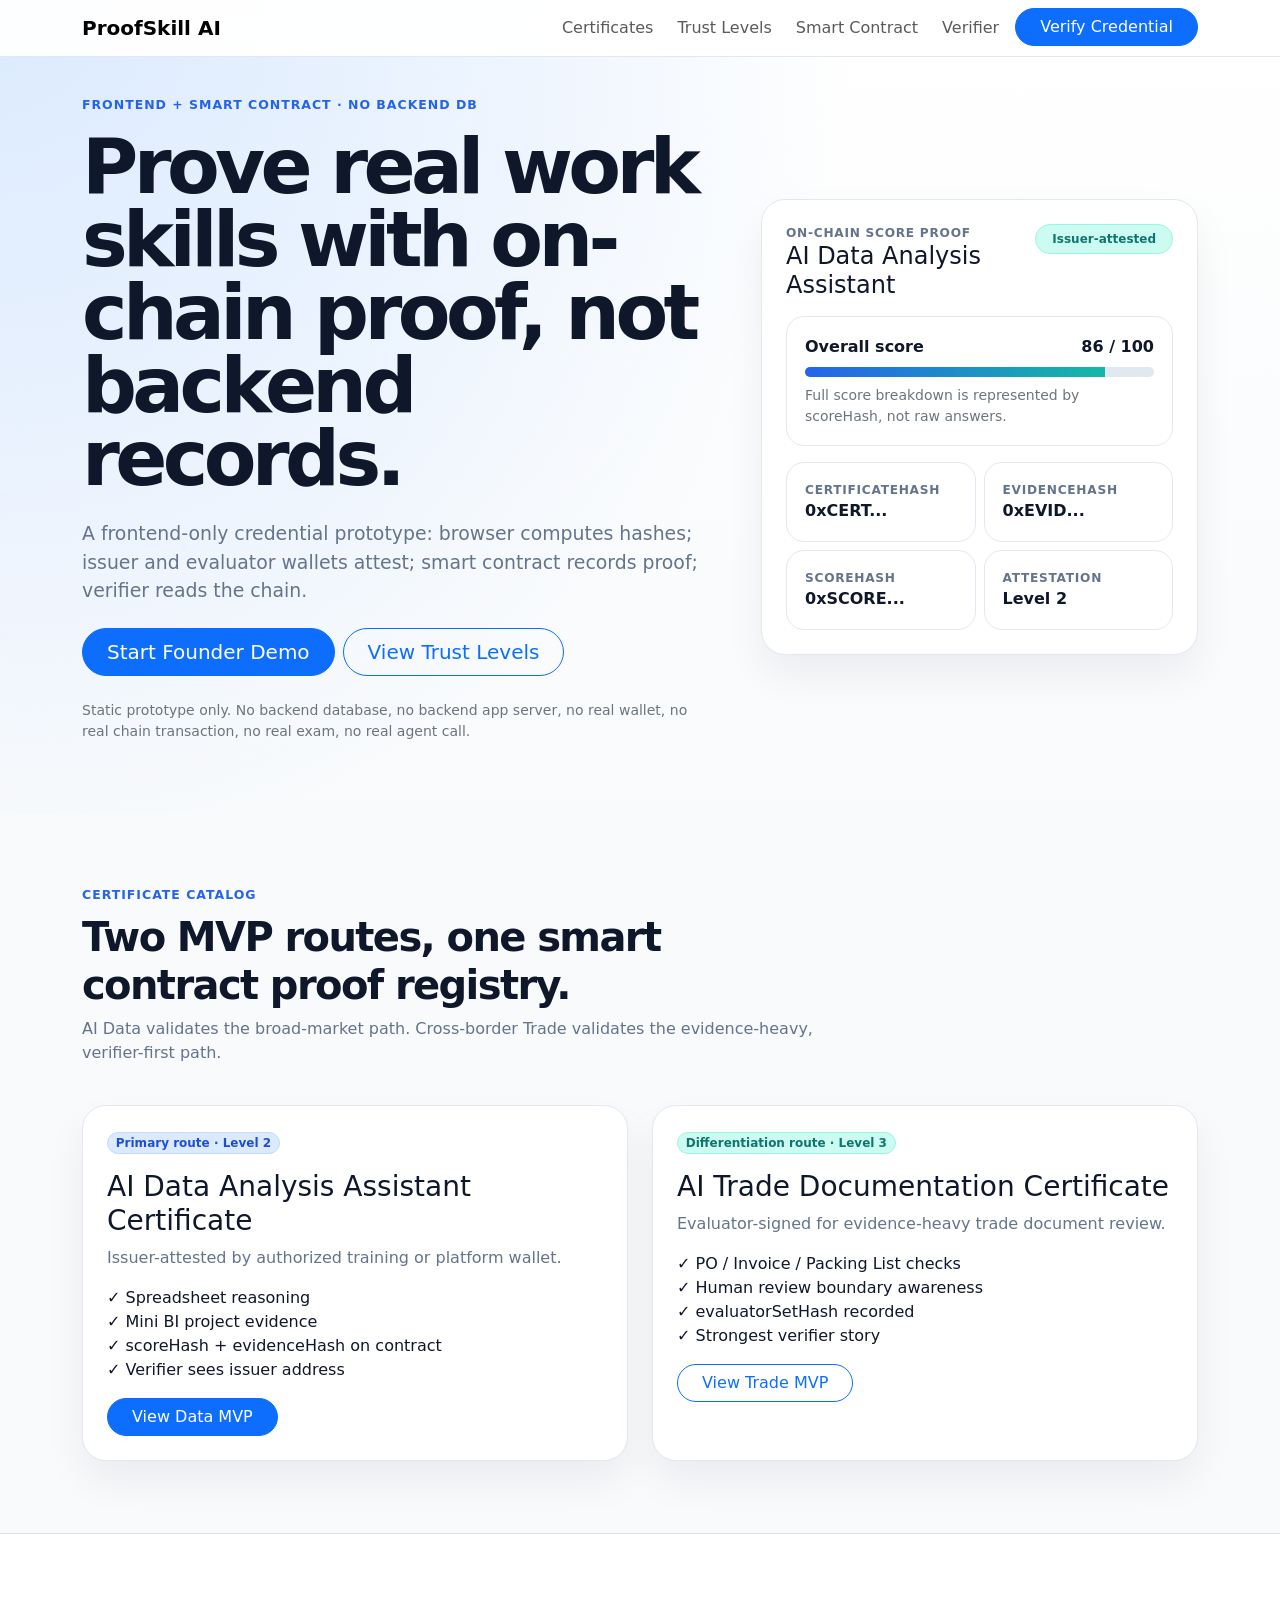
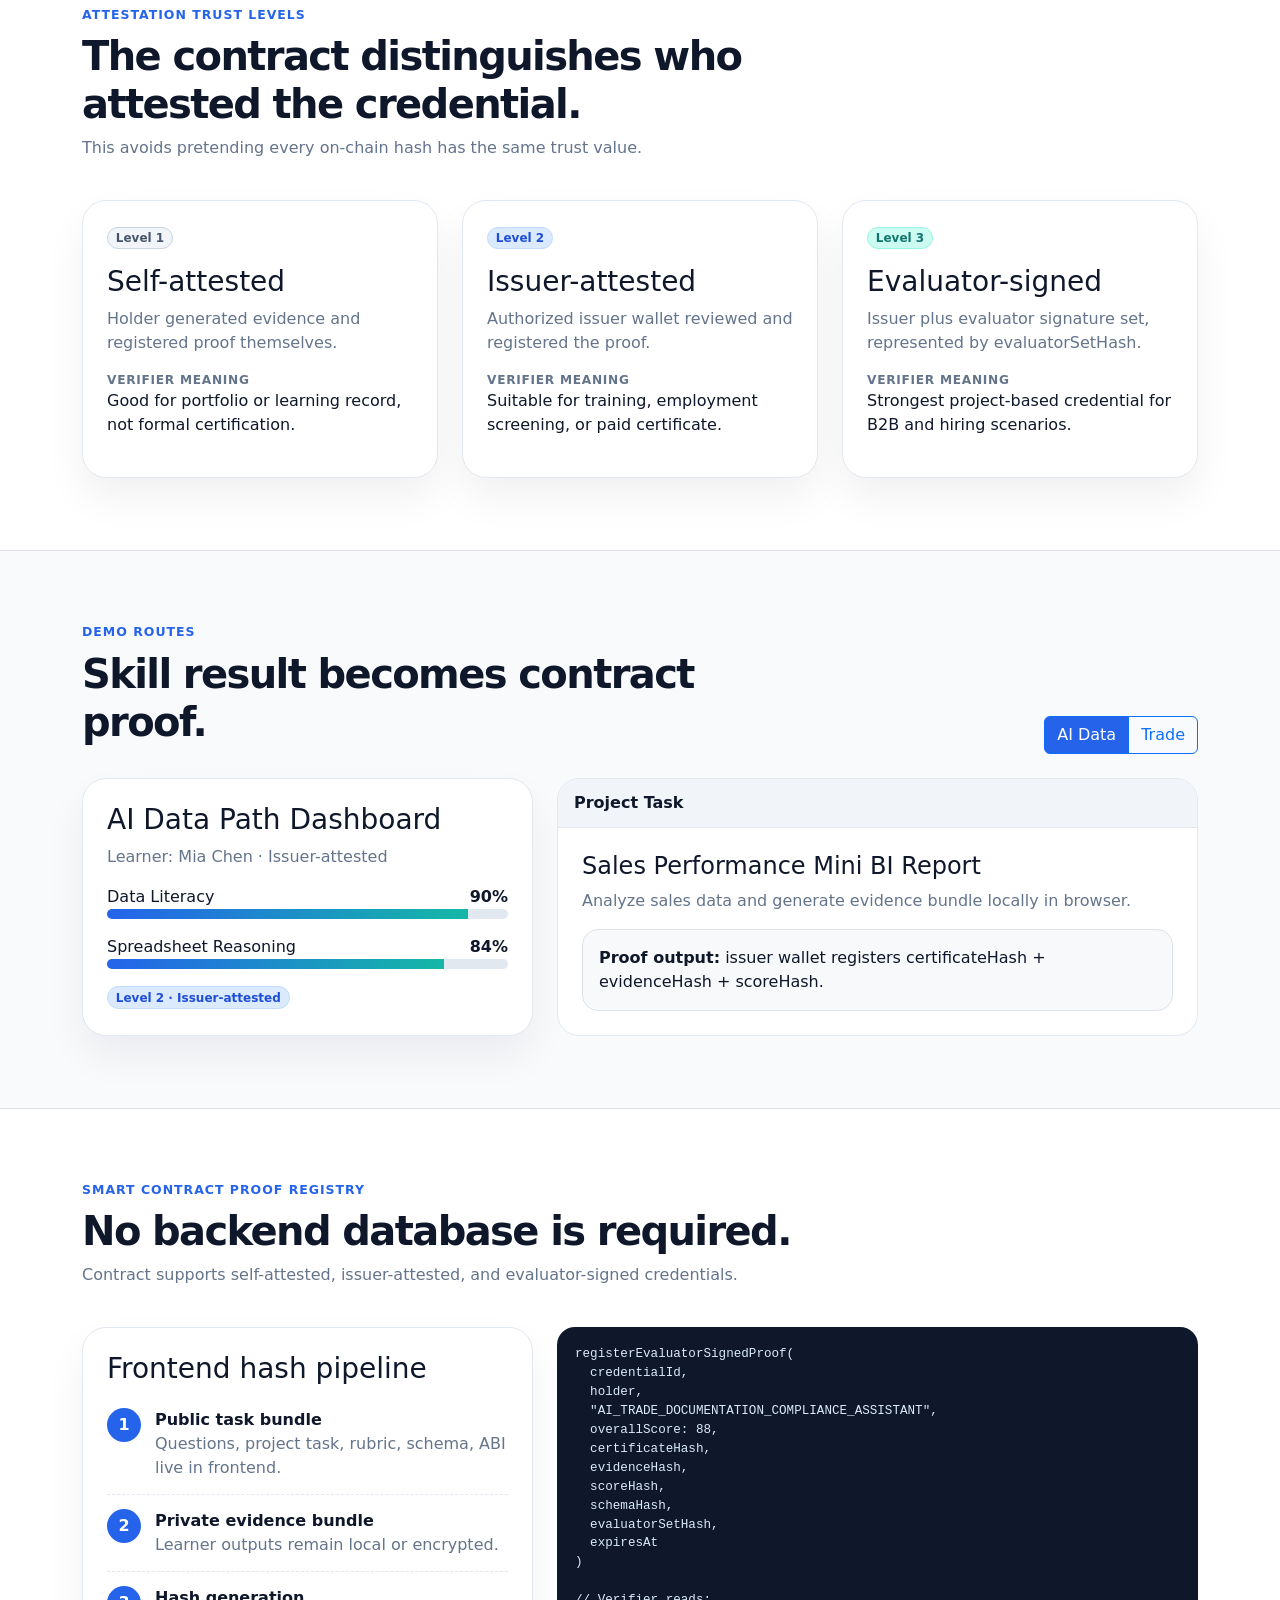
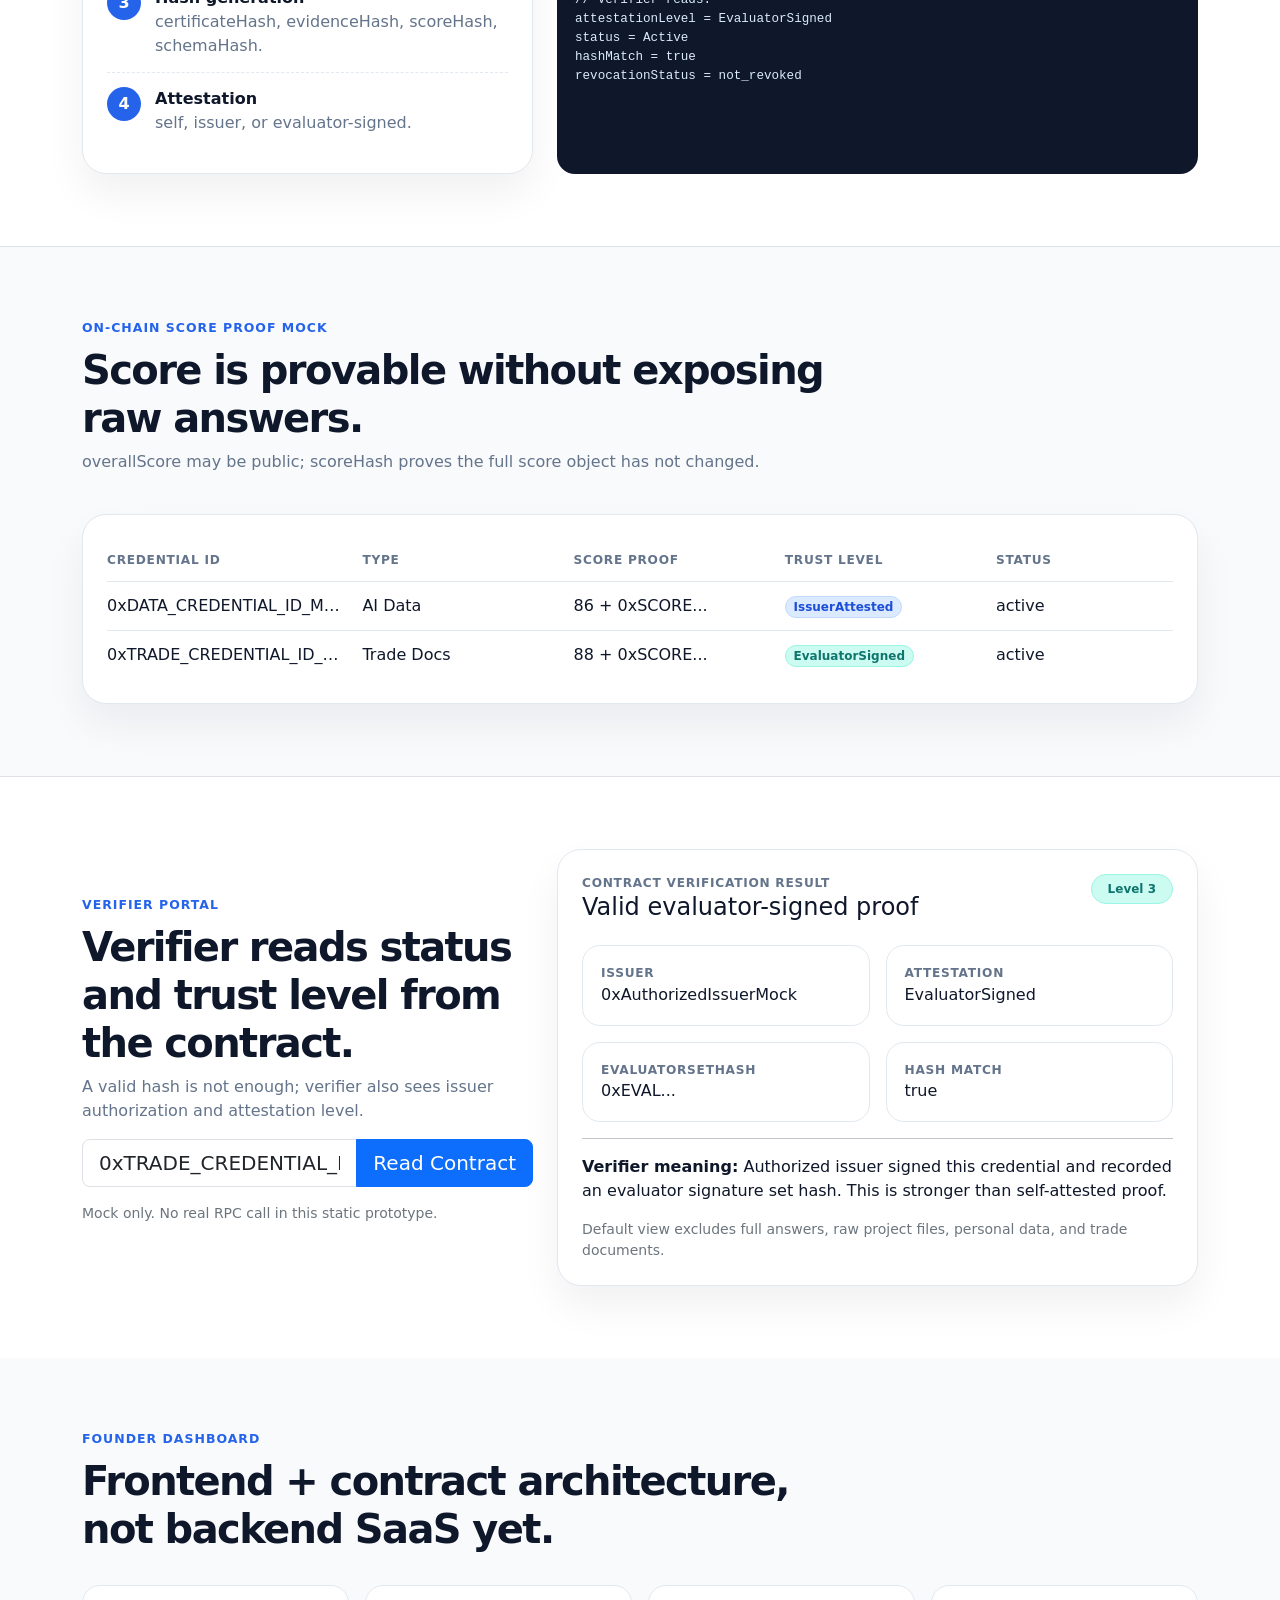
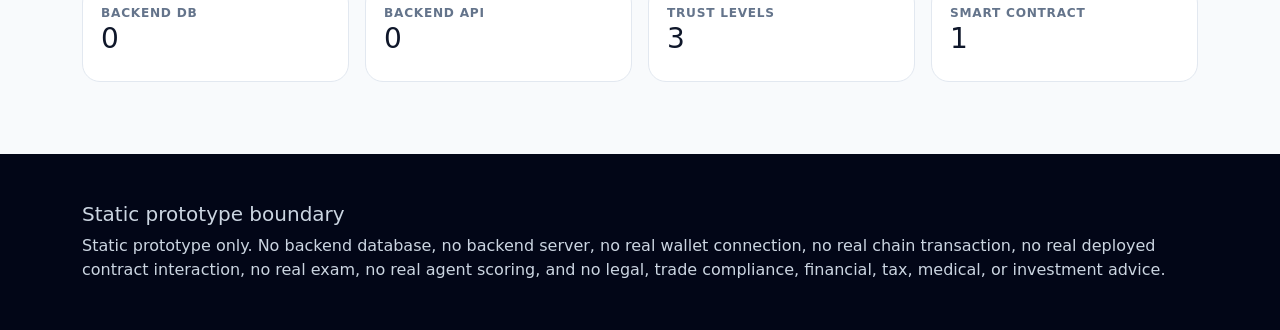
==== commit 287de70d: "Show attestation trust levels in v7 prototype" ====
--- a/docs/prototypes/v7-static-founder-demo.html
+++ b/docs/prototypes/v7-static-founder-demo.html
@@ -7,161 +7,46 @@
   <link href="https://cdn.jsdelivr.net/npm/bootstrap@5.3.3/dist/css/bootstrap.min.css" rel="stylesheet">
   <style>
     :root{--ink:#0f172a;--muted:#64748b;--soft:#f8fafc;--line:#e2e8f0;--brand:#2563eb;--accent:#14b8a6;--dark:#020617;--amber:#f59e0b}
-    body{background:var(--soft);color:var(--ink)}
-    .navbar{backdrop-filter:blur(12px);background:rgba(255,255,255,.94);border-bottom:1px solid var(--line)}
+    body{background:var(--soft);color:var(--ink)}.navbar{backdrop-filter:blur(12px);background:rgba(255,255,255,.94);border-bottom:1px solid var(--line)}
     .hero{padding:96px 0 56px;background:radial-gradient(circle at top left,#dbeafe 0,rgba(219,234,254,.55) 30%,transparent 56%),linear-gradient(180deg,#fff,#f8fafc)}
-    .eyebrow{color:var(--brand);font-weight:800;letter-spacing:.08em;text-transform:uppercase;font-size:.78rem}
-    .hero-title{font-size:clamp(2.4rem,6vw,5.2rem);line-height:.95;letter-spacing:-.06em;font-weight:850}
-    .hero-subtitle{color:var(--muted);font-size:1.18rem;max-width:800px}
-    .card-soft{border:1px solid var(--line);border-radius:24px;background:#fff;box-shadow:0 20px 40px rgba(15,23,42,.06)}
-    .metric-card{border:1px solid var(--line);border-radius:18px;padding:18px;background:#fff}
-    .badge-soft{background:#dbeafe;color:#1d4ed8;border:1px solid #bfdbfe}.badge-proof{background:#ccfbf1;color:#0f766e;border:1px solid #99f6e4}.badge-warn{background:#fef3c7;color:#92400e;border:1px solid #fde68a}
-    .section{padding:72px 0}.section-title{font-weight:850;letter-spacing:-.04em}.muted{color:var(--muted)}
-    .score-bar{height:10px;background:#e2e8f0;border-radius:999px;overflow:hidden}.score-fill{height:100%;background:linear-gradient(90deg,var(--brand),var(--accent))}
-    .mock-window{border-radius:22px;overflow:hidden;border:1px solid var(--line);background:#fff}.mock-window-bar{background:#f1f5f9;border-bottom:1px solid var(--line);padding:12px 16px;font-weight:800}
-    .small-label{font-size:.76rem;text-transform:uppercase;color:var(--muted);letter-spacing:.06em;font-weight:800}
-    .code-block{background:#0f172a;color:#dbeafe;border-radius:18px;padding:18px;font-size:.9rem;overflow:auto}
-    .route-btn.active{background:var(--brand);color:#fff}.demo-pane{display:none}.demo-pane.active{display:block}
-    .pipeline-step{display:flex;gap:14px;align-items:flex-start;padding:14px 0;border-bottom:1px dashed var(--line)}.pipeline-step:last-child{border-bottom:0}.step-num{width:34px;height:34px;border-radius:50%;display:inline-grid;place-items:center;background:var(--brand);color:#fff;font-weight:800;flex:0 0 34px}
-    .registry-row{display:grid;grid-template-columns:1.2fr 1fr 1fr .7fr .8fr;gap:12px;align-items:center;border-bottom:1px solid var(--line);padding:12px 0}.registry-row:last-child{border-bottom:0}
-    .footer-boundary{background:#020617;color:#cbd5e1}a{text-decoration:none}
+    .eyebrow{color:var(--brand);font-weight:800;letter-spacing:.08em;text-transform:uppercase;font-size:.78rem}.hero-title{font-size:clamp(2.4rem,6vw,5.2rem);line-height:.95;letter-spacing:-.06em;font-weight:850}.hero-subtitle{color:var(--muted);font-size:1.18rem;max-width:800px}
+    .card-soft{border:1px solid var(--line);border-radius:24px;background:#fff;box-shadow:0 20px 40px rgba(15,23,42,.06)}.metric-card{border:1px solid var(--line);border-radius:18px;padding:18px;background:#fff}
+    .badge-soft{background:#dbeafe;color:#1d4ed8;border:1px solid #bfdbfe}.badge-proof{background:#ccfbf1;color:#0f766e;border:1px solid #99f6e4}.badge-warn{background:#fef3c7;color:#92400e;border:1px solid #fde68a}.badge-gray{background:#f1f5f9;color:#475569;border:1px solid #cbd5e1}
+    .section{padding:72px 0}.section-title{font-weight:850;letter-spacing:-.04em}.muted{color:var(--muted)}.score-bar{height:10px;background:#e2e8f0;border-radius:999px;overflow:hidden}.score-fill{height:100%;background:linear-gradient(90deg,var(--brand),var(--accent))}
+    .mock-window{border-radius:22px;overflow:hidden;border:1px solid var(--line);background:#fff}.mock-window-bar{background:#f1f5f9;border-bottom:1px solid var(--line);padding:12px 16px;font-weight:800}.small-label{font-size:.76rem;text-transform:uppercase;color:var(--muted);letter-spacing:.06em;font-weight:800}
+    .code-block{background:#0f172a;color:#dbeafe;border-radius:18px;padding:18px;font-size:.9rem;overflow:auto}.route-btn.active{background:var(--brand);color:#fff}.demo-pane{display:none}.demo-pane.active{display:block}.pipeline-step{display:flex;gap:14px;align-items:flex-start;padding:14px 0;border-bottom:1px dashed var(--line)}.pipeline-step:last-child{border-bottom:0}.step-num{width:34px;height:34px;border-radius:50%;display:inline-grid;place-items:center;background:var(--brand);color:#fff;font-weight:800;flex:0 0 34px}.registry-row{display:grid;grid-template-columns:1.1fr .9fr .9fr .9fr .8fr;gap:12px;align-items:center;border-bottom:1px solid var(--line);padding:12px 0}.registry-row:last-child{border-bottom:0}.footer-boundary{background:#020617;color:#cbd5e1}a{text-decoration:none}
   </style>
 </head>
 <body>
-  <nav class="navbar navbar-expand-lg fixed-top">
-    <div class="container">
-      <a class="navbar-brand fw-bold" href="#top">ProofSkill AI</a>
-      <button class="navbar-toggler" type="button" data-bs-toggle="collapse" data-bs-target="#navMenu"><span class="navbar-toggler-icon"></span></button>
-      <div class="collapse navbar-collapse" id="navMenu">
-        <ul class="navbar-nav ms-auto gap-lg-2">
-          <li class="nav-item"><a class="nav-link" href="#certificates">Certificates</a></li>
-          <li class="nav-item"><a class="nav-link" href="#demo">Demo</a></li>
-          <li class="nav-item"><a class="nav-link" href="#contract">Smart Contract</a></li>
-          <li class="nav-item"><a class="nav-link" href="#verifier">Verifier</a></li>
-          <li class="nav-item"><a class="btn btn-primary rounded-pill px-4" href="#verifier">Verify Credential</a></li>
-        </ul>
-      </div>
-    </div>
-  </nav>
-
-  <header id="top" class="hero">
-    <div class="container">
-      <div class="row align-items-center g-5">
-        <div class="col-lg-7">
-          <div class="eyebrow mb-3">Frontend + Smart Contract · No Backend DB</div>
-          <h1 class="hero-title mb-4">Prove real work skills with on-chain proof, not backend records.</h1>
-          <p class="hero-subtitle mb-4">A frontend-only credential prototype: browser computes certificate, evidence, and score hashes; smart contract records the proof; verifier reads the chain.</p>
-          <div class="d-flex flex-wrap gap-2">
-            <a class="btn btn-primary btn-lg rounded-pill px-4" href="#demo">Start Founder Demo</a>
-            <a class="btn btn-outline-primary btn-lg rounded-pill px-4" href="#contract">View Smart Contract Proof</a>
-          </div>
-          <p class="mt-4 text-secondary small">Static prototype only. No backend database, no backend app server, no real wallet, no real chain transaction, no real exam, no real agent call.</p>
-        </div>
-        <div class="col-lg-5">
-          <div class="card-soft p-4">
-            <div class="d-flex justify-content-between align-items-start mb-3">
-              <div><div class="small-label">On-chain score proof</div><h4 class="mb-0">AI Data Analysis Assistant</h4></div>
-              <span class="badge badge-proof rounded-pill px-3 py-2">Contract registered</span>
-            </div>
-            <div class="metric-card mb-3">
-              <div class="d-flex justify-content-between"><strong>Overall score</strong><strong>86 / 100</strong></div>
-              <div class="score-bar mt-2"><div class="score-fill" style="width:86%"></div></div>
-              <p class="small text-secondary mt-2 mb-0">Full score breakdown is represented by scoreHash, not raw answers.</p>
-            </div>
-            <div class="row g-2">
-              <div class="col-6"><div class="metric-card"><div class="small-label">certificateHash</div><strong>0xCERT...</strong></div></div>
-              <div class="col-6"><div class="metric-card"><div class="small-label">evidenceHash</div><strong>0xEVID...</strong></div></div>
-              <div class="col-6"><div class="metric-card"><div class="small-label">scoreHash</div><strong>0xSCORE...</strong></div></div>
-              <div class="col-6"><div class="metric-card"><div class="small-label">contract</div><strong>Registry</strong></div></div>
-            </div>
-          </div>
-        </div>
-      </div>
-    </div>
-  </header>
-
+  <nav class="navbar navbar-expand-lg fixed-top"><div class="container"><a class="navbar-brand fw-bold" href="#top">ProofSkill AI</a><button class="navbar-toggler" type="button" data-bs-toggle="collapse" data-bs-target="#navMenu"><span class="navbar-toggler-icon"></span></button><div class="collapse navbar-collapse" id="navMenu"><ul class="navbar-nav ms-auto gap-lg-2"><li class="nav-item"><a class="nav-link" href="#certificates">Certificates</a></li><li class="nav-item"><a class="nav-link" href="#trust">Trust Levels</a></li><li class="nav-item"><a class="nav-link" href="#contract">Smart Contract</a></li><li class="nav-item"><a class="nav-link" href="#verifier">Verifier</a></li><li class="nav-item"><a class="btn btn-primary rounded-pill px-4" href="#verifier">Verify Credential</a></li></ul></div></div></nav>
+  <header id="top" class="hero"><div class="container"><div class="row align-items-center g-5"><div class="col-lg-7"><div class="eyebrow mb-3">Frontend + Smart Contract · No Backend DB</div><h1 class="hero-title mb-4">Prove real work skills with on-chain proof, not backend records.</h1><p class="hero-subtitle mb-4">A frontend-only credential prototype: browser computes hashes; issuer and evaluator wallets attest; smart contract records proof; verifier reads the chain.</p><div class="d-flex flex-wrap gap-2"><a class="btn btn-primary btn-lg rounded-pill px-4" href="#demo">Start Founder Demo</a><a class="btn btn-outline-primary btn-lg rounded-pill px-4" href="#trust">View Trust Levels</a></div><p class="mt-4 text-secondary small">Static prototype only. No backend database, no backend app server, no real wallet, no real chain transaction, no real exam, no real agent call.</p></div><div class="col-lg-5"><div class="card-soft p-4"><div class="d-flex justify-content-between align-items-start mb-3"><div><div class="small-label">On-chain score proof</div><h4 class="mb-0">AI Data Analysis Assistant</h4></div><span class="badge badge-proof rounded-pill px-3 py-2">Issuer-attested</span></div><div class="metric-card mb-3"><div class="d-flex justify-content-between"><strong>Overall score</strong><strong>86 / 100</strong></div><div class="score-bar mt-2"><div class="score-fill" style="width:86%"></div></div><p class="small text-secondary mt-2 mb-0">Full score breakdown is represented by scoreHash, not raw answers.</p></div><div class="row g-2"><div class="col-6"><div class="metric-card"><div class="small-label">certificateHash</div><strong>0xCERT...</strong></div></div><div class="col-6"><div class="metric-card"><div class="small-label">evidenceHash</div><strong>0xEVID...</strong></div></div><div class="col-6"><div class="metric-card"><div class="small-label">scoreHash</div><strong>0xSCORE...</strong></div></div><div class="col-6"><div class="metric-card"><div class="small-label">attestation</div><strong>Level 2</strong></div></div></div></div></div></div></div></header>
   <main>
-    <section id="certificates" class="section">
-      <div class="container">
-        <div class="row mb-4"><div class="col-lg-8"><div class="eyebrow mb-2">Certificate catalog</div><h2 class="section-title display-6">Two MVP routes, one smart contract proof registry.</h2><p class="muted">AI Data validates the broad-market path. Cross-border Trade validates the evidence-heavy, verifier-first path.</p></div></div>
-        <div class="row g-4">
-          <div class="col-lg-6"><div class="card-soft p-4 h-100"><span class="badge badge-soft rounded-pill mb-3">Primary route</span><h3>AI Data Analysis Assistant Certificate</h3><p class="muted">Prove you can turn business data into clear, verified insights with AI.</p><ul class="list-unstyled"><li>✓ Spreadsheet reasoning</li><li>✓ Data quality and anomaly detection</li><li>✓ Mini BI project evidence</li><li>✓ scoreHash + evidenceHash on contract</li></ul><a href="#demo" class="btn btn-primary rounded-pill px-4 route-link" data-route="data">View Data MVP</a></div></div>
-          <div class="col-lg-6"><div class="card-soft p-4 h-100"><span class="badge badge-proof rounded-pill mb-3">Differentiation route</span><h3>AI Trade Documentation & Compliance Assistant Certificate</h3><p class="muted">Prove you can review trade documents, detect discrepancies, and prepare evidence packages.</p><ul class="list-unstyled"><li>✓ PO / Invoice / Packing List checks</li><li>✓ Document discrepancy detection</li><li>✓ Human review boundary awareness</li><li>✓ proof-ready trade evidence package</li></ul><a href="#demo" class="btn btn-outline-primary rounded-pill px-4 route-link" data-route="trade">View Trade MVP</a></div></div>
-        </div>
-      </div>
-    </section>
-
-    <section id="demo" class="section bg-white border-top border-bottom">
-      <div class="container">
-        <div class="row align-items-end mb-4 g-3"><div class="col-lg-8"><div class="eyebrow mb-2">Demo routes</div><h2 class="section-title display-6">Skill result becomes contract proof.</h2></div><div class="col-lg-4 text-lg-end"><div class="btn-group"><button class="btn btn-outline-primary route-btn active" data-route="data">AI Data</button><button class="btn btn-outline-primary route-btn" data-route="trade">Trade</button></div></div></div>
-        <div id="pane-data" class="demo-pane active"><div class="row g-4"><div class="col-lg-5"><div class="card-soft p-4 h-100"><h3>AI Data Path Dashboard</h3><p class="muted">Learner: Mia Chen · Career switcher · Singapore</p><div class="mb-3"><div class="d-flex justify-content-between"><span>Data Literacy</span><strong>90%</strong></div><div class="score-bar"><div class="score-fill" style="width:90%"></div></div></div><div class="mb-3"><div class="d-flex justify-content-between"><span>Spreadsheet Reasoning</span><strong>84%</strong></div><div class="score-bar"><div class="score-fill" style="width:84%"></div></div></div><div class="mb-3"><div class="d-flex justify-content-between"><span>Data Quality & Risk</span><strong>86%</strong></div><div class="score-bar"><div class="score-fill" style="width:86%"></div></div></div><span class="badge badge-proof rounded-pill">Eligible for contract proof</span></div></div><div class="col-lg-7"><div class="mock-window"><div class="mock-window-bar">Project Task</div><div class="p-4"><h4>Sales Performance Mini BI Report</h4><p class="muted">Analyze 12 months of sales data, identify anomalies, recommend charts, and write a business insight summary.</p><div class="row g-3"><div class="col-md-6"><div class="metric-card"><div class="small-label">Input</div>sales_sample.csv<br>business_goal.txt<br>data_dictionary.md</div></div><div class="col-md-6"><div class="metric-card"><div class="small-label">Submit</div>insight_summary.md<br>anomaly_notes.md<br>data_risk_note.md</div></div></div><div class="mt-3 p-3 rounded-4 bg-light border"><strong>Proof output:</strong> certificateHash + evidenceHash + scoreHash computed in browser.</div></div></div></div></div></div>
-        <div id="pane-trade" class="demo-pane"><div class="row g-4"><div class="col-lg-5"><div class="card-soft p-4 h-100"><h3>Trade Documentation Path</h3><p class="muted">Learner: Aarav Patel · Trade operations assistant · India</p><div class="mb-3"><div class="d-flex justify-content-between"><span>Document Literacy</span><strong>90%</strong></div><div class="score-bar"><div class="score-fill" style="width:90%"></div></div></div><div class="mb-3"><div class="d-flex justify-content-between"><span>Consistency Check</span><strong>92%</strong></div><div class="score-bar"><div class="score-fill" style="width:92%"></div></div></div><div class="mb-3"><div class="d-flex justify-content-between"><span>Evidence Package</span><strong>88%</strong></div><div class="score-bar"><div class="score-fill" style="width:88%"></div></div></div><span class="badge badge-proof rounded-pill">Eligible for contract proof</span></div></div><div class="col-lg-7"><div class="mock-window"><div class="mock-window-bar">Project Task</div><div class="p-4"><h4>Trade Document Consistency Review</h4><p class="muted">Review PO, invoice, packing list, BL summary, supplier certificate, and inspection note.</p><div class="row g-3"><div class="col-md-6"><div class="metric-card"><div class="small-label">Document set</div>PO-2026-0710<br>INV-2026-0788<br>PL-2026-0788</div></div><div class="col-md-6"><div class="metric-card"><div class="small-label">Detected risk</div>Quantity 1000 vs 980<br>Ship date mismatch<br>20 units pending replacement</div></div></div><div class="mt-3 p-3 rounded-4 bg-light border"><strong>Proof output:</strong> trade document hashes are not public; only evidenceHash and scoreHash are registered.</div></div></div></div></div></div>
-      </div>
-    </section>
-
-    <section id="contract" class="section">
-      <div class="container">
-        <div class="row mb-4"><div class="col-lg-9"><div class="eyebrow mb-2">Smart Contract Proof Registry</div><h2 class="section-title display-6">No backend database is required.</h2><p class="muted">The frontend canonicalizes certificate, evidence, and score objects, computes hashes, then submits those hashes to <code>ProofSkillCredentialRegistry</code>. Verifiers read contract state directly.</p></div></div>
-        <div class="row g-4">
-          <div class="col-lg-5"><div class="card-soft p-4 h-100"><h3>Frontend hash pipeline</h3><div class="pipeline-step"><span class="step-num">1</span><div><strong>Canonical certificate JSON</strong><br><span class="muted">credential type, holder, issuer, score band, validity.</span></div></div><div class="pipeline-step"><span class="step-num">2</span><div><strong>Compute certificateHash</strong><br><span class="muted">keccak256(canonical certificate JSON).</span></div></div><div class="pipeline-step"><span class="step-num">3</span><div><strong>Compute evidenceHash</strong><br><span class="muted">hash of Evidence Package summary and project outputs.</span></div></div><div class="pipeline-step"><span class="step-num">4</span><div><strong>Compute scoreHash</strong><br><span class="muted">hash of module scores, AgentScore, rubric version.</span></div></div><div class="pipeline-step"><span class="step-num">5</span><div><strong>Wallet submits tx</strong><br><span class="muted">registerCredentialProof(...) on contract.</span></div></div></div></div>
-          <div class="col-lg-7"><div class="code-block h-100"><pre>registerCredentialProof(
-  credentialId: 0xDATA_CREDENTIAL_ID_MOCK_001,
-  holder: 0xLearnerMiaMock,
-  credentialType: "AI_DATA_ANALYSIS_ASSISTANT",
-  overallScore: 86,
-  certificateHash: 0xCERT_HASH_DATA_MOCK_001,
-  evidenceHash: 0xEVIDENCE_HASH_DATA_MOCK_001,
-  scoreHash: 0xSCORE_HASH_DATA_MOCK_001,
-  schemaHash: 0xSCHEMA_HASH_DATA_RUBRIC_V1,
-  expiresAt: 1846195200
-)
-
-// Contract event
-CredentialProofRegistered(
+    <section id="certificates" class="section"><div class="container"><div class="row mb-4"><div class="col-lg-8"><div class="eyebrow mb-2">Certificate catalog</div><h2 class="section-title display-6">Two MVP routes, one smart contract proof registry.</h2><p class="muted">AI Data validates the broad-market path. Cross-border Trade validates the evidence-heavy, verifier-first path.</p></div></div><div class="row g-4"><div class="col-lg-6"><div class="card-soft p-4 h-100"><span class="badge badge-soft rounded-pill mb-3">Primary route · Level 2</span><h3>AI Data Analysis Assistant Certificate</h3><p class="muted">Issuer-attested by authorized training or platform wallet.</p><ul class="list-unstyled"><li>✓ Spreadsheet reasoning</li><li>✓ Mini BI project evidence</li><li>✓ scoreHash + evidenceHash on contract</li><li>✓ Verifier sees issuer address</li></ul><a href="#demo" class="btn btn-primary rounded-pill px-4 route-link" data-route="data">View Data MVP</a></div></div><div class="col-lg-6"><div class="card-soft p-4 h-100"><span class="badge badge-proof rounded-pill mb-3">Differentiation route · Level 3</span><h3>AI Trade Documentation Certificate</h3><p class="muted">Evaluator-signed for evidence-heavy trade document review.</p><ul class="list-unstyled"><li>✓ PO / Invoice / Packing List checks</li><li>✓ Human review boundary awareness</li><li>✓ evaluatorSetHash recorded</li><li>✓ Strongest verifier story</li></ul><a href="#demo" class="btn btn-outline-primary rounded-pill px-4 route-link" data-route="trade">View Trade MVP</a></div></div></div></div></section>
+    <section id="trust" class="section bg-white border-top border-bottom"><div class="container"><div class="row mb-4"><div class="col-lg-8"><div class="eyebrow mb-2">Attestation trust levels</div><h2 class="section-title display-6">The contract distinguishes who attested the credential.</h2><p class="muted">This avoids pretending every on-chain hash has the same trust value.</p></div></div><div class="row g-4"><div class="col-lg-4"><div class="card-soft p-4 h-100"><span class="badge badge-gray rounded-pill mb-3">Level 1</span><h3>Self-attested</h3><p class="muted">Holder generated evidence and registered proof themselves.</p><div class="small-label">Verifier meaning</div><p>Good for portfolio or learning record, not formal certification.</p></div></div><div class="col-lg-4"><div class="card-soft p-4 h-100"><span class="badge badge-soft rounded-pill mb-3">Level 2</span><h3>Issuer-attested</h3><p class="muted">Authorized issuer wallet reviewed and registered the proof.</p><div class="small-label">Verifier meaning</div><p>Suitable for training, employment screening, or paid certificate.</p></div></div><div class="col-lg-4"><div class="card-soft p-4 h-100"><span class="badge badge-proof rounded-pill mb-3">Level 3</span><h3>Evaluator-signed</h3><p class="muted">Issuer plus evaluator signature set, represented by evaluatorSetHash.</p><div class="small-label">Verifier meaning</div><p>Strongest project-based credential for B2B and hiring scenarios.</p></div></div></div></div></section>
+    <section id="demo" class="section"><div class="container"><div class="row align-items-end mb-4 g-3"><div class="col-lg-8"><div class="eyebrow mb-2">Demo routes</div><h2 class="section-title display-6">Skill result becomes contract proof.</h2></div><div class="col-lg-4 text-lg-end"><div class="btn-group"><button class="btn btn-outline-primary route-btn active" data-route="data">AI Data</button><button class="btn btn-outline-primary route-btn" data-route="trade">Trade</button></div></div></div><div id="pane-data" class="demo-pane active"><div class="row g-4"><div class="col-lg-5"><div class="card-soft p-4 h-100"><h3>AI Data Path Dashboard</h3><p class="muted">Learner: Mia Chen · Issuer-attested</p><div class="mb-3"><div class="d-flex justify-content-between"><span>Data Literacy</span><strong>90%</strong></div><div class="score-bar"><div class="score-fill" style="width:90%"></div></div></div><div class="mb-3"><div class="d-flex justify-content-between"><span>Spreadsheet Reasoning</span><strong>84%</strong></div><div class="score-bar"><div class="score-fill" style="width:84%"></div></div></div><span class="badge badge-soft rounded-pill">Level 2 · Issuer-attested</span></div></div><div class="col-lg-7"><div class="mock-window"><div class="mock-window-bar">Project Task</div><div class="p-4"><h4>Sales Performance Mini BI Report</h4><p class="muted">Analyze sales data and generate evidence bundle locally in browser.</p><div class="mt-3 p-3 rounded-4 bg-light border"><strong>Proof output:</strong> issuer wallet registers certificateHash + evidenceHash + scoreHash.</div></div></div></div></div></div><div id="pane-trade" class="demo-pane"><div class="row g-4"><div class="col-lg-5"><div class="card-soft p-4 h-100"><h3>Trade Documentation Path</h3><p class="muted">Learner: Aarav Patel · Evaluator-signed</p><div class="mb-3"><div class="d-flex justify-content-between"><span>Consistency Check</span><strong>92%</strong></div><div class="score-bar"><div class="score-fill" style="width:92%"></div></div></div><div class="mb-3"><div class="d-flex justify-content-between"><span>Evidence Package</span><strong>88%</strong></div><div class="score-bar"><div class="score-fill" style="width:88%"></div></div></div><span class="badge badge-proof rounded-pill">Level 3 · Evaluator-signed</span></div></div><div class="col-lg-7"><div class="mock-window"><div class="mock-window-bar">Project Task</div><div class="p-4"><h4>Trade Document Consistency Review</h4><p class="muted">Review PO, invoice, packing list, BL summary, and inspection note.</p><div class="mt-3 p-3 rounded-4 bg-light border"><strong>Proof output:</strong> issuer registers scoreHash + evidenceHash + evaluatorSetHash.</div></div></div></div></div></div></div></section>
+    <section id="contract" class="section bg-white border-top border-bottom"><div class="container"><div class="row mb-4"><div class="col-lg-9"><div class="eyebrow mb-2">Smart Contract Proof Registry</div><h2 class="section-title display-6">No backend database is required.</h2><p class="muted">Contract supports self-attested, issuer-attested, and evaluator-signed credentials.</p></div></div><div class="row g-4"><div class="col-lg-5"><div class="card-soft p-4 h-100"><h3>Frontend hash pipeline</h3><div class="pipeline-step"><span class="step-num">1</span><div><strong>Public task bundle</strong><br><span class="muted">Questions, project task, rubric, schema, ABI live in frontend.</span></div></div><div class="pipeline-step"><span class="step-num">2</span><div><strong>Private evidence bundle</strong><br><span class="muted">Learner outputs remain local or encrypted.</span></div></div><div class="pipeline-step"><span class="step-num">3</span><div><strong>Hash generation</strong><br><span class="muted">certificateHash, evidenceHash, scoreHash, schemaHash.</span></div></div><div class="pipeline-step"><span class="step-num">4</span><div><strong>Attestation</strong><br><span class="muted">self, issuer, or evaluator-signed.</span></div></div></div></div><div class="col-lg-7"><div class="code-block h-100"><pre>registerEvaluatorSignedProof(
   credentialId,
-  issuer,
   holder,
-  credentialType,
-  overallScore,
+  "AI_TRADE_DOCUMENTATION_COMPLIANCE_ASSISTANT",
+  overallScore: 88,
   certificateHash,
   evidenceHash,
   scoreHash,
   schemaHash,
-  issuedAt,
+  evaluatorSetHash,
   expiresAt
-)</pre></div></div>
-        </div>
-      </div>
-    </section>
+)
 
-    <section id="proof" class="section bg-white border-top border-bottom">
-      <div class="container">
-        <div class="row mb-4"><div class="col-lg-9"><div class="eyebrow mb-2">On-chain score proof mock</div><h2 class="section-title display-6">Score is provable without exposing raw answers.</h2><p class="muted">overallScore may be public; scoreHash proves the full module score breakdown and AgentScore object have not been changed.</p></div></div>
-        <div class="card-soft p-4">
-          <div class="registry-row small-label d-none d-lg-grid"><div>Credential ID</div><div>Type</div><div>Score proof</div><div>Status</div><div>Revocation</div></div>
-          <div class="registry-row"><div class="text-truncate">0xDATA_CREDENTIAL_ID_MOCK_001</div><div>AI Data</div><div>86 + 0xSCORE...</div><div><span class="badge badge-proof rounded-pill">active</span></div><div>not_revoked</div></div>
-          <div class="registry-row"><div class="text-truncate">0xTRADE_CREDENTIAL_ID_MOCK_001</div><div>Trade Docs</div><div>88 + 0xSCORE...</div><div><span class="badge badge-proof rounded-pill">active</span></div><div>not_revoked</div></div>
-        </div>
-      </div>
-    </section>
-
-    <section id="verifier" class="section">
-      <div class="container"><div class="row g-4 align-items-center"><div class="col-lg-5"><div class="eyebrow mb-2">Verifier Portal</div><h2 class="section-title display-6">Verifier reads the contract, not our database.</h2><p class="muted">The verifier checks issuer, status, revocation, expiration, and hash match. Authorized evidence preview is optional.</p><div class="input-group input-group-lg mb-3"><input class="form-control" value="0xDATA_CREDENTIAL_ID_MOCK_001" readonly><button class="btn btn-primary">Read Contract</button></div><p class="small text-secondary">Mock only. No real RPC call in this static prototype.</p></div><div class="col-lg-7"><div class="card-soft p-4"><div class="d-flex justify-content-between align-items-start mb-3"><div><div class="small-label">Contract verification result</div><h4>Valid credential proof</h4></div><span class="badge badge-proof rounded-pill px-3 py-2">hash match</span></div><div class="row g-3"><div class="col-md-6"><div class="metric-card"><div class="small-label">Issuer</div>0xIssuerMock</div></div><div class="col-md-6"><div class="metric-card"><div class="small-label">Score</div>86 / Strong</div></div><div class="col-md-6"><div class="metric-card"><div class="small-label">certificateHash</div>0xCERT...</div></div><div class="col-md-6"><div class="metric-card"><div class="small-label">scoreHash</div>0xSCORE...</div></div></div><hr><p><strong>Authorized evidence summary:</strong> Completed a mini BI report from mock sales data, identified anomalies, recommended charts, and flagged data quality risks.</p><p class="small text-secondary mb-0">Default view excludes full exam answers, raw project files, personal data, and trade documents.</p></div></div></div></div>
-    </section>
-
-    <section id="founder" class="section bg-white border-top">
-      <div class="container"><div class="row mb-4"><div class="col-lg-8"><div class="eyebrow mb-2">Founder dashboard</div><h2 class="section-title display-6">Frontend + contract architecture, not backend SaaS yet.</h2></div></div><div class="row g-3"><div class="col-md-3"><div class="metric-card"><div class="small-label">Backend DB</div><h3>0</h3></div></div><div class="col-md-3"><div class="metric-card"><div class="small-label">Backend API</div><h3>0</h3></div></div><div class="col-md-3"><div class="metric-card"><div class="small-label">Smart contract</div><h3>1</h3></div></div><div class="col-md-3"><div class="metric-card"><div class="small-label">Proof records</div><h3>2 mock</h3></div></div></div></div>
-    </section>
+// Verifier reads:
+attestationLevel = EvaluatorSigned
+status = Active
+hashMatch = true
+revocationStatus = not_revoked</pre></div></div></div></div></section>
+    <section id="proof" class="section"><div class="container"><div class="row mb-4"><div class="col-lg-9"><div class="eyebrow mb-2">On-chain score proof mock</div><h2 class="section-title display-6">Score is provable without exposing raw answers.</h2><p class="muted">overallScore may be public; scoreHash proves the full score object has not changed.</p></div></div><div class="card-soft p-4"><div class="registry-row small-label d-none d-lg-grid"><div>Credential ID</div><div>Type</div><div>Score proof</div><div>Trust level</div><div>Status</div></div><div class="registry-row"><div class="text-truncate">0xDATA_CREDENTIAL_ID_MOCK_001</div><div>AI Data</div><div>86 + 0xSCORE...</div><div><span class="badge badge-soft rounded-pill">IssuerAttested</span></div><div>active</div></div><div class="registry-row"><div class="text-truncate">0xTRADE_CREDENTIAL_ID_MOCK_001</div><div>Trade Docs</div><div>88 + 0xSCORE...</div><div><span class="badge badge-proof rounded-pill">EvaluatorSigned</span></div><div>active</div></div></div></div></section>
+    <section id="verifier" class="section bg-white border-top"><div class="container"><div class="row g-4 align-items-center"><div class="col-lg-5"><div class="eyebrow mb-2">Verifier Portal</div><h2 class="section-title display-6">Verifier reads status and trust level from the contract.</h2><p class="muted">A valid hash is not enough; verifier also sees issuer authorization and attestation level.</p><div class="input-group input-group-lg mb-3"><input class="form-control" value="0xTRADE_CREDENTIAL_ID_MOCK_001" readonly><button class="btn btn-primary">Read Contract</button></div><p class="small text-secondary">Mock only. No real RPC call in this static prototype.</p></div><div class="col-lg-7"><div class="card-soft p-4"><div class="d-flex justify-content-between align-items-start mb-3"><div><div class="small-label">Contract verification result</div><h4>Valid evaluator-signed proof</h4></div><span class="badge badge-proof rounded-pill px-3 py-2">Level 3</span></div><div class="row g-3"><div class="col-md-6"><div class="metric-card"><div class="small-label">Issuer</div>0xAuthorizedIssuerMock</div></div><div class="col-md-6"><div class="metric-card"><div class="small-label">Attestation</div>EvaluatorSigned</div></div><div class="col-md-6"><div class="metric-card"><div class="small-label">evaluatorSetHash</div>0xEVAL...</div></div><div class="col-md-6"><div class="metric-card"><div class="small-label">Hash match</div>true</div></div></div><hr><p><strong>Verifier meaning:</strong> Authorized issuer signed this credential and recorded an evaluator signature set hash. This is stronger than self-attested proof.</p><p class="small text-secondary mb-0">Default view excludes full answers, raw project files, personal data, and trade documents.</p></div></div></div></div></section>
+    <section id="founder" class="section"><div class="container"><div class="row mb-4"><div class="col-lg-8"><div class="eyebrow mb-2">Founder dashboard</div><h2 class="section-title display-6">Frontend + contract architecture, not backend SaaS yet.</h2></div></div><div class="row g-3"><div class="col-md-3"><div class="metric-card"><div class="small-label">Backend DB</div><h3>0</h3></div></div><div class="col-md-3"><div class="metric-card"><div class="small-label">Backend API</div><h3>0</h3></div></div><div class="col-md-3"><div class="metric-card"><div class="small-label">Trust levels</div><h3>3</h3></div></div><div class="col-md-3"><div class="metric-card"><div class="small-label">Smart contract</div><h3>1</h3></div></div></div></div></section>
   </main>
-
   <footer class="footer-boundary py-5"><div class="container"><h5>Static prototype boundary</h5><p class="mb-0">Static prototype only. No backend database, no backend server, no real wallet connection, no real chain transaction, no real deployed contract interaction, no real exam, no real agent scoring, and no legal, trade compliance, financial, tax, medical, or investment advice.</p></div></footer>
-
-  <script src="https://cdn.jsdelivr.net/npm/bootstrap@5.3.3/dist/js/bootstrap.bundle.min.js"></script>
-  <script>
-    const routeButtons=document.querySelectorAll('.route-btn,.route-link');
-    const panes={data:document.getElementById('pane-data'),trade:document.getElementById('pane-trade')};
-    function setRoute(route){Object.entries(panes).forEach(([key,pane])=>pane.classList.toggle('active',key===route));document.querySelectorAll('.route-btn').forEach(btn=>btn.classList.toggle('active',btn.dataset.route===route));}
-    routeButtons.forEach(btn=>btn.addEventListener('click',()=>setRoute(btn.dataset.route)));
-  </script>
+  <script src="https://cdn.jsdelivr.net/npm/bootstrap@5.3.3/dist/js/bootstrap.bundle.min.js"></script><script>const routeButtons=document.querySelectorAll('.route-btn,.route-link');const panes={data:document.getElementById('pane-data'),trade:document.getElementById('pane-trade')};function setRoute(route){Object.entries(panes).forEach(([key,pane])=>pane.classList.toggle('active',key===route));document.querySelectorAll('.route-btn').forEach(btn=>btn.classList.toggle('active',btn.dataset.route===route));}routeButtons.forEach(btn=>btn.addEventListener('click',()=>setRoute(btn.dataset.route))); </script>
 </body>
 </html>
